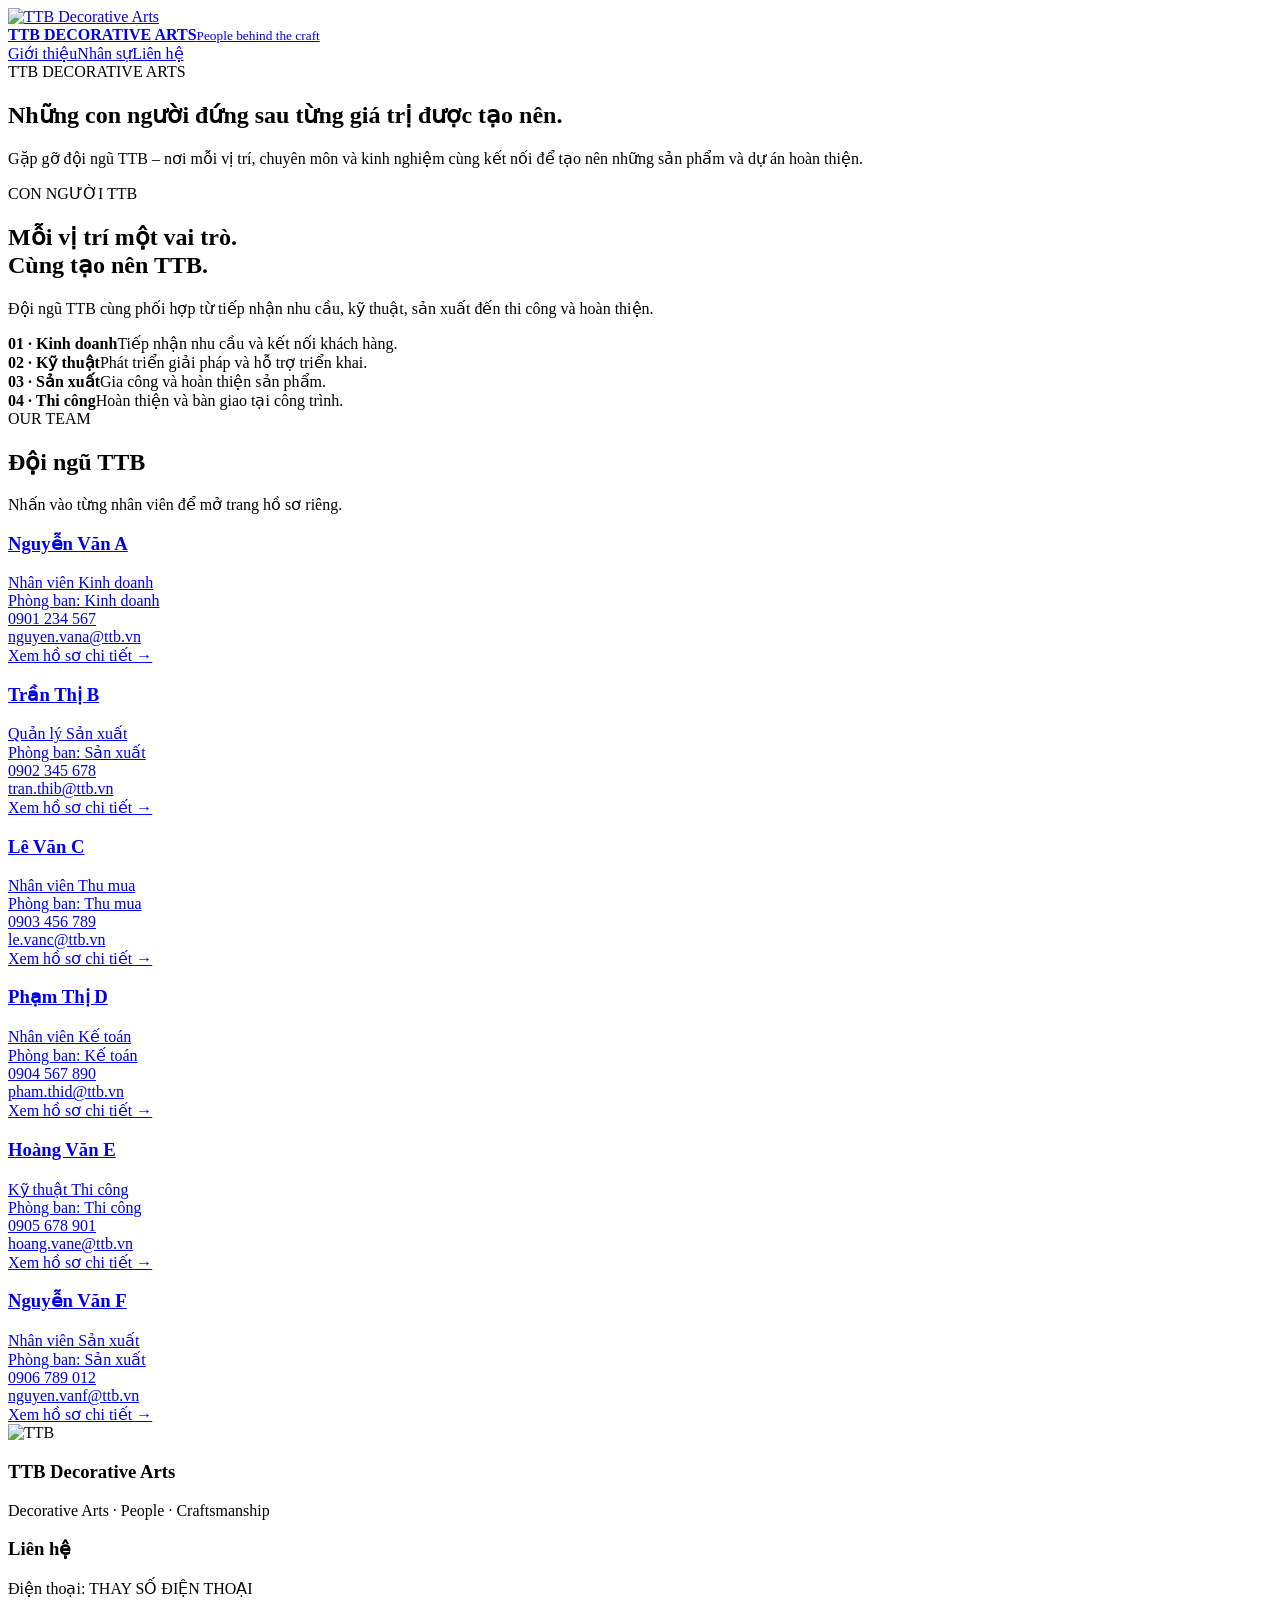
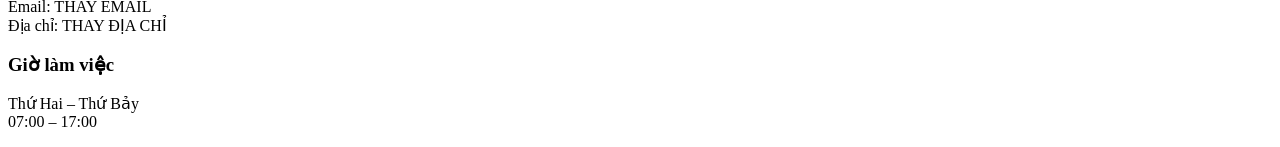
==== index.html @ 5fcec803 "Add index.html" ====
<!doctype html><html lang="vi"><head><meta charset="utf-8"><meta name="viewport" content="width=device-width,initial-scale=1"><title>Đội ngũ nhân sự | TTB Decorative Arts</title><link rel="stylesheet" href="css/style.css"></head><body>
<header><div class="wrap head"><a class="brand" href="index.html"><img src="images/logo-ttb.jpg" alt="TTB Decorative Arts"><div><strong>TTB DECORATIVE ARTS</strong><small>People behind the craft</small></div></a><nav class="nav"><a href="#gioi-thieu">Giới thiệu</a><a href="#nhan-su">Nhân sự</a><a href="#lien-he">Liên hệ</a></nav></div></header>
<section class="hero"><div class="wrap"><div class="eyebrow">TTB DECORATIVE ARTS</div><h1>Những con người đứng sau từng giá trị được tạo nên.</h1><p>Gặp gỡ đội ngũ TTB – nơi mỗi vị trí, chuyên môn và kinh nghiệm cùng kết nối để tạo nên những sản phẩm và dự án hoàn thiện.</p></div></section>
<section class="section" id="gioi-thieu"><div class="wrap intro"><div><div class="eyebrow">CON NGƯỜI TTB</div><h2>Mỗi vị trí một vai trò.<br><span>Cùng tạo nên TTB.</span></h2><p class="muted">Đội ngũ TTB cùng phối hợp từ tiếp nhận nhu cầu, kỹ thuật, sản xuất đến thi công và hoàn thiện.</p></div><div class="values"><div class="value"><b>01 · Kinh doanh</b>Tiếp nhận nhu cầu và kết nối khách hàng.</div><div class="value"><b>02 · Kỹ thuật</b>Phát triển giải pháp và hỗ trợ triển khai.</div><div class="value"><b>03 · Sản xuất</b>Gia công và hoàn thiện sản phẩm.</div><div class="value"><b>04 · Thi công</b>Hoàn thiện và bàn giao tại công trình.</div></div></div></section>
<section class="section team" id="nhan-su"><div class="wrap"><div class="eyebrow">OUR TEAM</div><h2>Đội ngũ TTB</h2><p class="muted">Nhấn vào từng nhân viên để mở trang hồ sơ riêng.</p><div class="cards">
<a class="card" href="nhan-vien/nguyen-van-a.html"><div class="portrait"></div><div class="card-body"><h3>Nguyễn Văn A</h3><div class="role">Nhân viên Kinh doanh</div><div class="meta">Phòng ban: Kinh doanh<br>0901 234 567<br>nguyen.vana@ttb.vn</div><span class="more">Xem hồ sơ chi tiết →</span></div></a>
<a class="card" href="nhan-vien/tran-thi-b.html"><div class="portrait"></div><div class="card-body"><h3>Trần Thị B</h3><div class="role">Quản lý Sản xuất</div><div class="meta">Phòng ban: Sản xuất<br>0902 345 678<br>tran.thib@ttb.vn</div><span class="more">Xem hồ sơ chi tiết →</span></div></a>
<a class="card" href="nhan-vien/le-van-c.html"><div class="portrait"></div><div class="card-body"><h3>Lê Văn C</h3><div class="role">Nhân viên Thu mua</div><div class="meta">Phòng ban: Thu mua<br>0903 456 789<br>le.vanc@ttb.vn</div><span class="more">Xem hồ sơ chi tiết →</span></div></a>
<a class="card" href="nhan-vien/pham-thi-d.html"><div class="portrait"></div><div class="card-body"><h3>Phạm Thị D</h3><div class="role">Nhân viên Kế toán</div><div class="meta">Phòng ban: Kế toán<br>0904 567 890<br>pham.thid@ttb.vn</div><span class="more">Xem hồ sơ chi tiết →</span></div></a>
<a class="card" href="nhan-vien/hoang-van-e.html"><div class="portrait"></div><div class="card-body"><h3>Hoàng Văn E</h3><div class="role">Kỹ thuật Thi công</div><div class="meta">Phòng ban: Thi công<br>0905 678 901<br>hoang.vane@ttb.vn</div><span class="more">Xem hồ sơ chi tiết →</span></div></a>
<a class="card" href="nhan-vien/nguyen-van-f.html"><div class="portrait"></div><div class="card-body"><h3>Nguyễn Văn F</h3><div class="role">Nhân viên Sản xuất</div><div class="meta">Phòng ban: Sản xuất<br>0906 789 012<br>nguyen.vanf@ttb.vn</div><span class="more">Xem hồ sơ chi tiết →</span></div></a>
</div></div></section>
<footer id="lien-he"><div class="wrap foot"><div><img src="images/logo-ttb.jpg" alt="TTB"><h3>TTB Decorative Arts</h3><p>Decorative Arts · People · Craftsmanship</p></div><div><h3>Liên hệ</h3><p>Điện thoại: THAY SỐ ĐIỆN THOẠI<br>Email: THAY EMAIL<br>Địa chỉ: THAY ĐỊA CHỈ</p></div><div><h3>Giờ làm việc</h3><p>Thứ Hai – Thứ Bảy<br>07:00 – 17:00</p></div></div></footer></body></html>
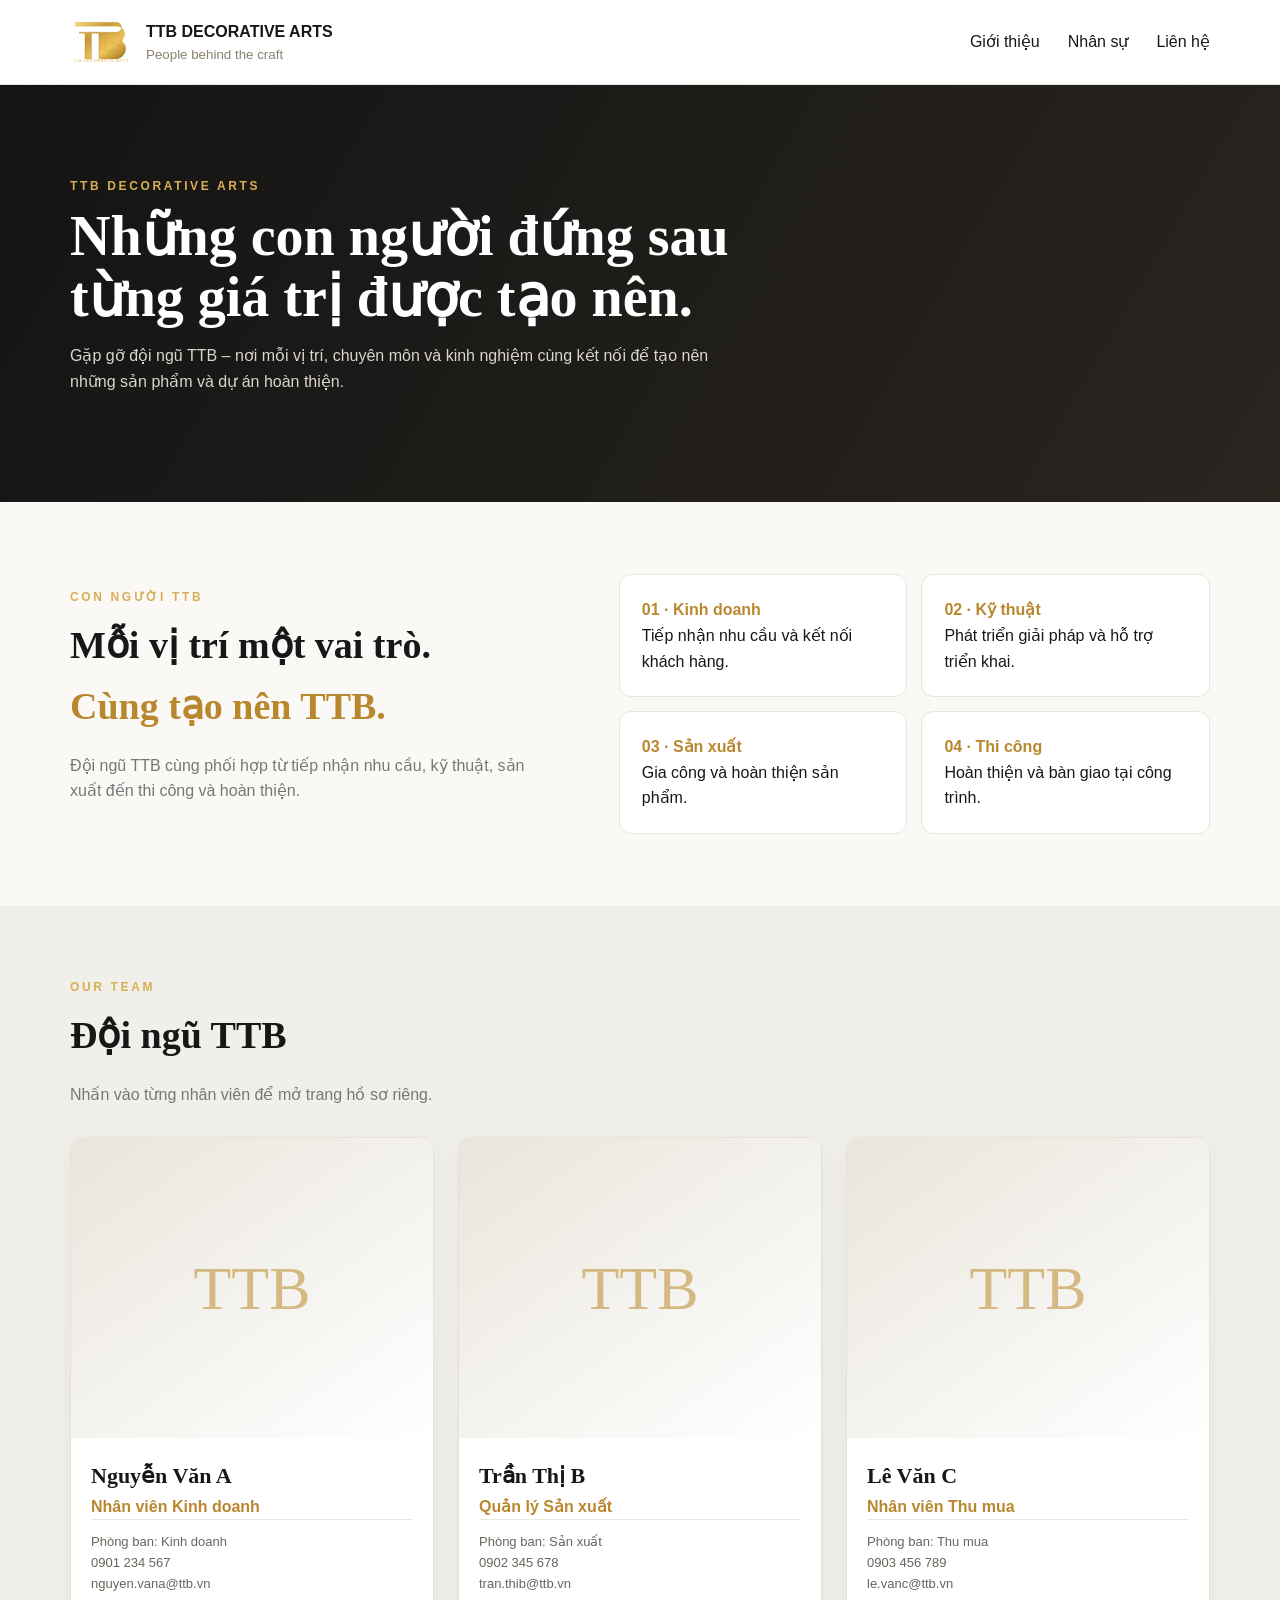
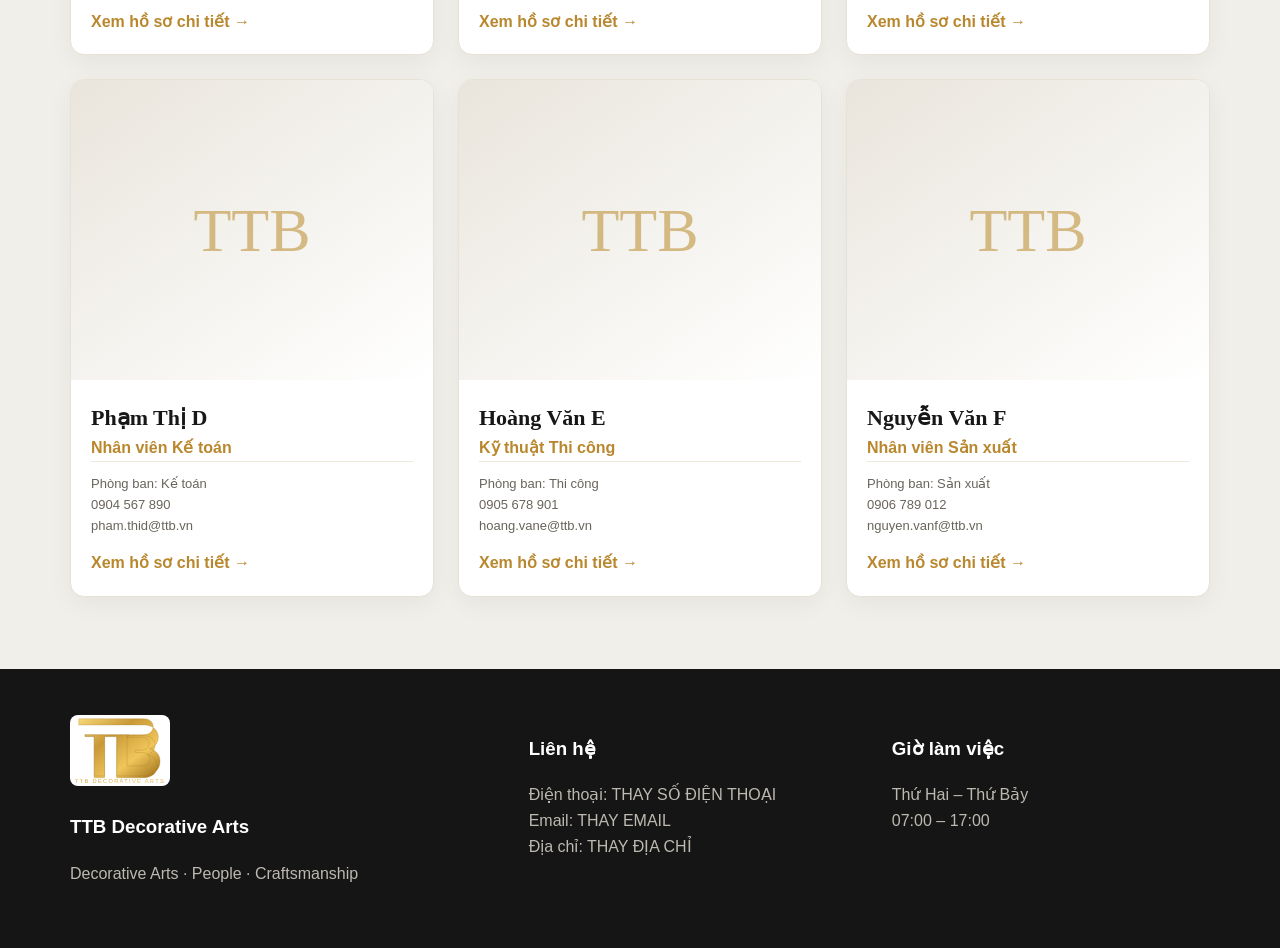
==== commit 7686089b: "Use transparent TTB logo" ====
--- a/index.html
+++ b/index.html
@@ -1,5 +1,5 @@
 <!doctype html><html lang="vi"><head><meta charset="utf-8"><meta name="viewport" content="width=device-width,initial-scale=1"><title>Đội ngũ nhân sự | TTB Decorative Arts</title><link rel="stylesheet" href="css/style.css"></head><body>
-<header><div class="wrap head"><a class="brand" href="index.html"><img src="images/logo-ttb.jpg" alt="TTB Decorative Arts"><div><strong>TTB DECORATIVE ARTS</strong><small>People behind the craft</small></div></a><nav class="nav"><a href="#gioi-thieu">Giới thiệu</a><a href="#nhan-su">Nhân sự</a><a href="#lien-he">Liên hệ</a></nav></div></header>
+<header><div class="wrap head"><a class="brand" href="index.html"><img src="images/logo-ttb.svg" alt="TTB Decorative Arts"><div><strong>TTB DECORATIVE ARTS</strong><small>People behind the craft</small></div></a><nav class="nav"><a href="#gioi-thieu">Giới thiệu</a><a href="#nhan-su">Nhân sự</a><a href="#lien-he">Liên hệ</a></nav></div></header>
 <section class="hero"><div class="wrap"><div class="eyebrow">TTB DECORATIVE ARTS</div><h1>Những con người đứng sau từng giá trị được tạo nên.</h1><p>Gặp gỡ đội ngũ TTB – nơi mỗi vị trí, chuyên môn và kinh nghiệm cùng kết nối để tạo nên những sản phẩm và dự án hoàn thiện.</p></div></section>
 <section class="section" id="gioi-thieu"><div class="wrap intro"><div><div class="eyebrow">CON NGƯỜI TTB</div><h2>Mỗi vị trí một vai trò.<br><span>Cùng tạo nên TTB.</span></h2><p class="muted">Đội ngũ TTB cùng phối hợp từ tiếp nhận nhu cầu, kỹ thuật, sản xuất đến thi công và hoàn thiện.</p></div><div class="values"><div class="value"><b>01 · Kinh doanh</b>Tiếp nhận nhu cầu và kết nối khách hàng.</div><div class="value"><b>02 · Kỹ thuật</b>Phát triển giải pháp và hỗ trợ triển khai.</div><div class="value"><b>03 · Sản xuất</b>Gia công và hoàn thiện sản phẩm.</div><div class="value"><b>04 · Thi công</b>Hoàn thiện và bàn giao tại công trình.</div></div></div></section>
 <section class="section team" id="nhan-su"><div class="wrap"><div class="eyebrow">OUR TEAM</div><h2>Đội ngũ TTB</h2><p class="muted">Nhấn vào từng nhân viên để mở trang hồ sơ riêng.</p><div class="cards">
@@ -10,4 +10,4 @@
 <a class="card" href="nhan-vien/hoang-van-e.html"><div class="portrait"></div><div class="card-body"><h3>Hoàng Văn E</h3><div class="role">Kỹ thuật Thi công</div><div class="meta">Phòng ban: Thi công<br>0905 678 901<br>hoang.vane@ttb.vn</div><span class="more">Xem hồ sơ chi tiết →</span></div></a>
 <a class="card" href="nhan-vien/nguyen-van-f.html"><div class="portrait"></div><div class="card-body"><h3>Nguyễn Văn F</h3><div class="role">Nhân viên Sản xuất</div><div class="meta">Phòng ban: Sản xuất<br>0906 789 012<br>nguyen.vanf@ttb.vn</div><span class="more">Xem hồ sơ chi tiết →</span></div></a>
 </div></div></section>
-<footer id="lien-he"><div class="wrap foot"><div><img src="images/logo-ttb.jpg" alt="TTB"><h3>TTB Decorative Arts</h3><p>Decorative Arts · People · Craftsmanship</p></div><div><h3>Liên hệ</h3><p>Điện thoại: THAY SỐ ĐIỆN THOẠI<br>Email: THAY EMAIL<br>Địa chỉ: THAY ĐỊA CHỈ</p></div><div><h3>Giờ làm việc</h3><p>Thứ Hai – Thứ Bảy<br>07:00 – 17:00</p></div></div></footer></body></html>+<footer id="lien-he"><div class="wrap foot"><div><img src="images/logo-ttb.svg" alt="TTB"><h3>TTB Decorative Arts</h3><p>Decorative Arts · People · Craftsmanship</p></div><div><h3>Liên hệ</h3><p>Điện thoại: THAY SỐ ĐIỆN THOẠI<br>Email: THAY EMAIL<br>Địa chỉ: THAY ĐỊA CHỈ</p></div><div><h3>Giờ làm việc</h3><p>Thứ Hai – Thứ Bảy<br>07:00 – 17:00</p></div></div></footer></body></html>
--- a/css/style.css
+++ b/css/style.css
@@ -0,0 +1 @@
+:root{--gold:#b9872d;--gold2:#d8ae55;--ink:#171717;--muted:#777;--line:#e9e5dc;--paper:#faf9f6}*{box-sizing:border-box}html{scroll-behavior:smooth}body{margin:0;font-family:Arial,sans-serif;color:var(--ink);background:var(--paper);line-height:1.6}a{text-decoration:none;color:inherit}.wrap{width:min(1140px,92%);margin:auto}header{background:#fff;border-bottom:1px solid var(--line);position:sticky;top:0;z-index:20}.head{height:84px;display:flex;align-items:center;justify-content:space-between}.brand{display:flex;align-items:center;gap:14px}.brand img{width:62px;height:62px;object-fit:contain}.brand strong,.brand small{display:block}.brand small{color:#8b8170}.nav{display:flex;gap:28px}.nav a:hover{color:var(--gold)}.hero{background:linear-gradient(120deg,#141414,#29251f);color:#fff;padding:92px 0}.eyebrow{color:var(--gold2);font-size:12px;letter-spacing:.22em;font-weight:800}.hero h1,.section h2,.panel h1{font-family:Georgia,serif}.hero h1{font-size:56px;line-height:1.08;max-width:760px;margin:10px 0 16px}.hero p{max-width:680px;color:#d9d6d0}.section{padding:72px 0}.intro{display:grid;grid-template-columns:.9fr 1.1fr;gap:65px;align-items:center}.section h2{font-size:38px;margin:8px 0}.intro h2 span,.role,.more,.back{color:var(--gold)}.muted{color:var(--muted)}.values{display:grid;grid-template-columns:1fr 1fr;gap:14px}.value{background:#fff;border:1px solid var(--line);padding:22px;border-radius:12px}.value b{color:var(--gold);display:block}.team{background:#f1efe9}.cards{display:grid;grid-template-columns:repeat(3,1fr);gap:24px;margin-top:30px}.card{background:#fff;border:1px solid #e7e1d6;border-radius:14px;overflow:hidden;box-shadow:0 7px 24px #0000000d;transition:.25s}.card:hover{transform:translateY(-6px)}.portrait,.profile-photo{background:linear-gradient(145deg,#e9e5dc,#fff);display:grid;place-items:center}.portrait{height:300px}.portrait:before,.profile-photo:before{content:'TTB';font-family:Georgia,serif;color:#c49b4a;opacity:.65}.portrait:before{font-size:62px}.card-body{padding:20px}.card h3{font-family:Georgia,serif;font-size:22px;margin:0}.role{font-weight:700}.meta{border-top:1px solid #eee8dc;padding-top:12px;color:#69645c;font-size:13px}.more{display:inline-block;margin-top:14px;font-weight:800}.profile{padding:58px 0 80px}.back{display:inline-block;font-weight:800;margin-bottom:24px}.profile-grid{display:grid;grid-template-columns:410px 1fr;gap:55px}.profile-photo{height:510px;border:1px solid var(--line);border-radius:16px}.profile-photo:before{font-size:100px}.panel{background:#fff;border:1px solid var(--line);border-radius:16px;padding:36px}.panel h1{font-size:42px;margin:6px 0}.info-row{display:grid;grid-template-columns:145px 1fr;padding:13px 0;border-bottom:1px solid #eee9df}.bio{margin-top:28px;color:#68635c}footer{background:#151515;color:#bdb9b1;padding:46px 0}.foot{display:grid;grid-template-columns:1.3fr 1fr 1fr;gap:45px}.foot img{width:100px;background:#fff;border-radius:8px}.foot h3{color:#fff}@media(max-width:800px){.nav{display:none}.hero h1{font-size:40px}.intro,.profile-grid,.foot{grid-template-columns:1fr}.cards{grid-template-columns:1fr 1fr}}@media(max-width:540px){.cards,.values{grid-template-columns:1fr}}
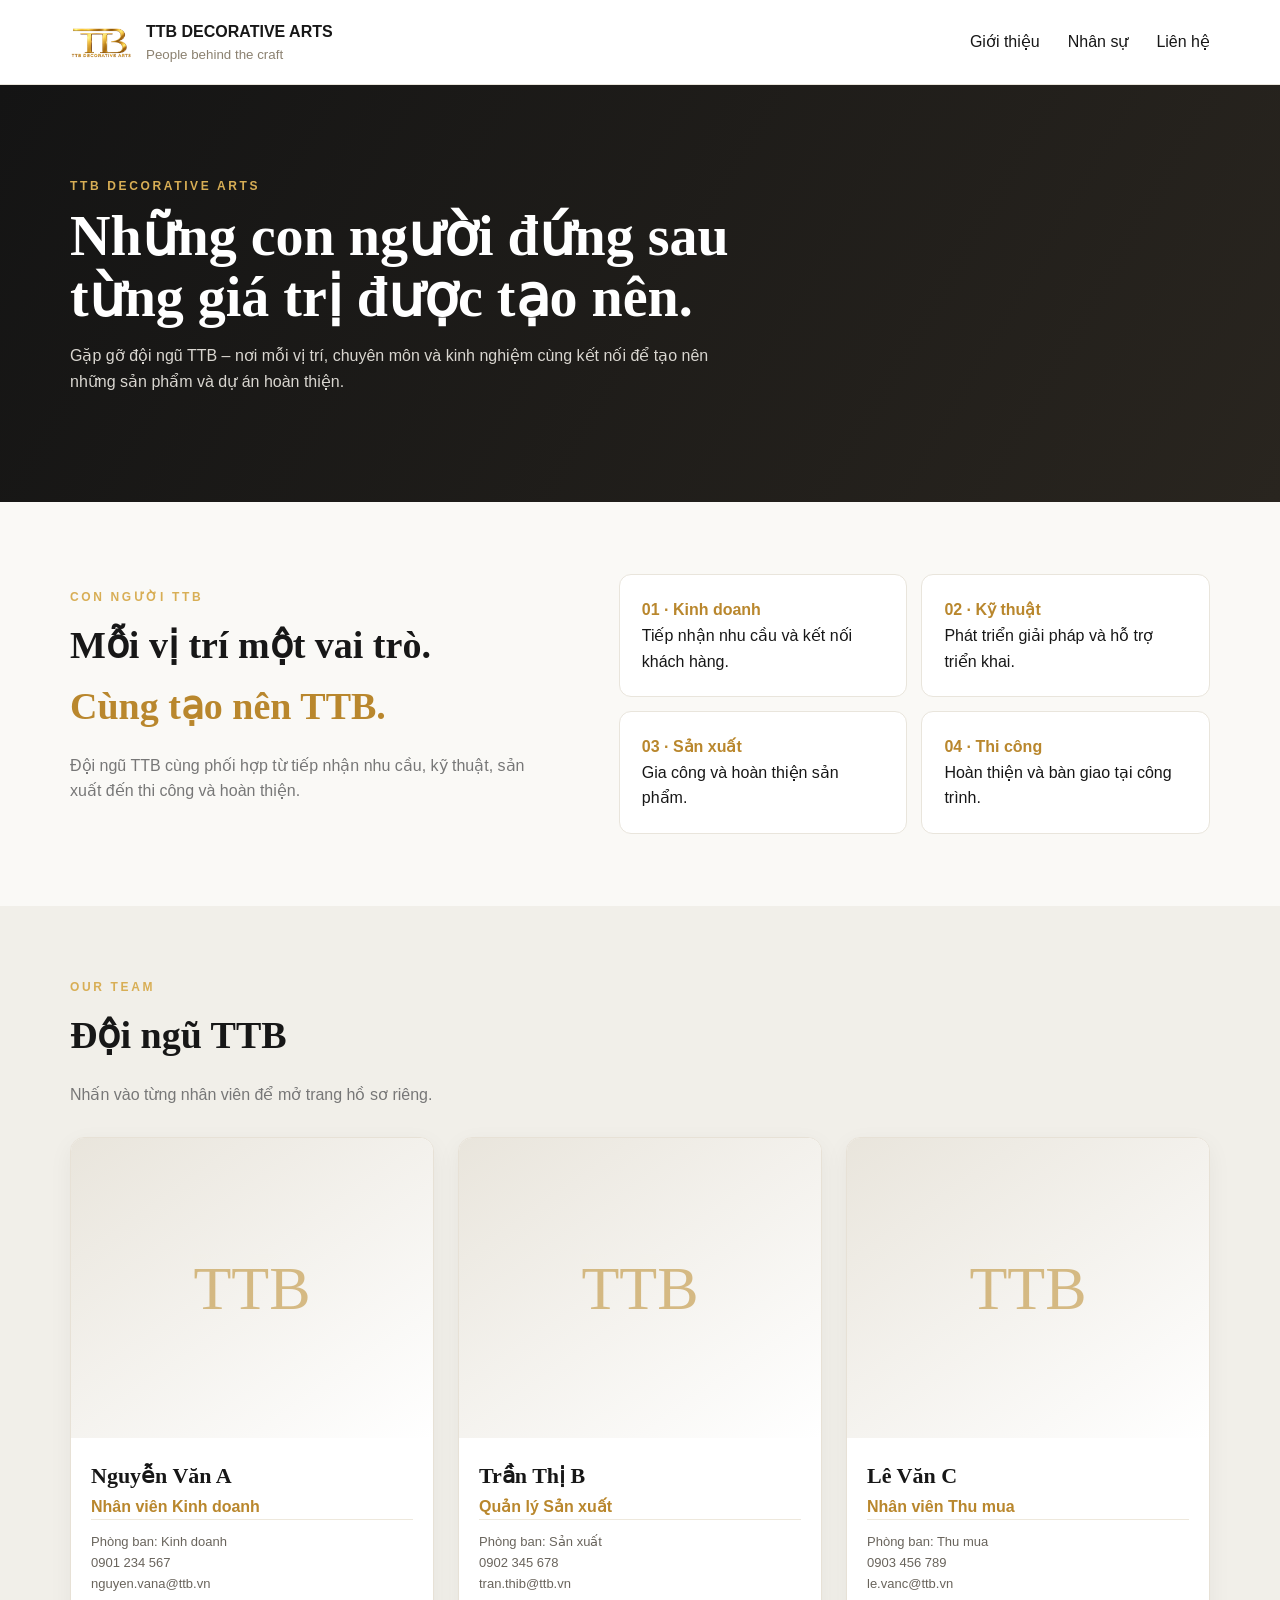
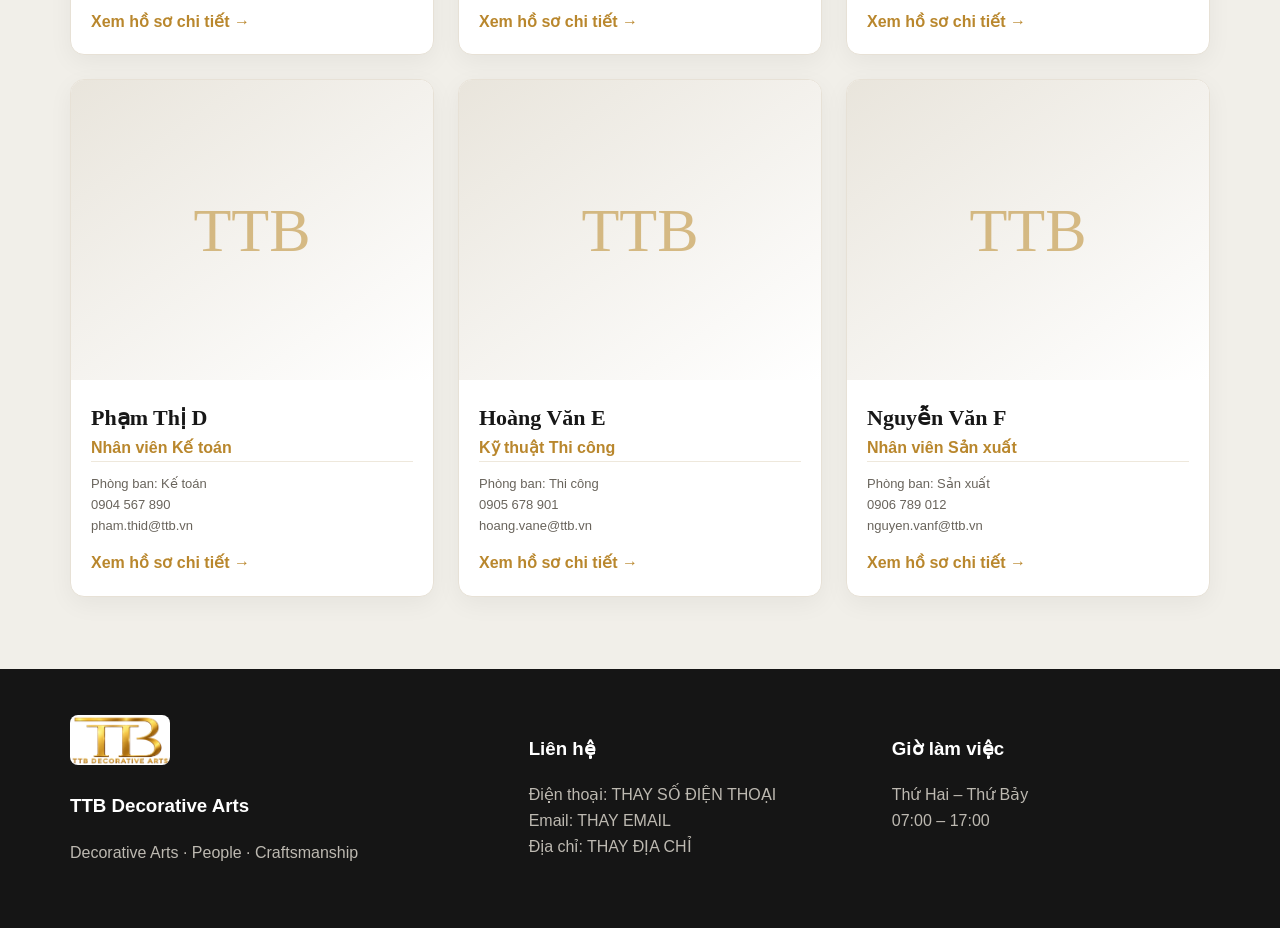
==== commit e1c591c9: "Use original transparent TTB logo" ====
--- a/index.html
+++ b/index.html
@@ -1,5 +1,5 @@
 <!doctype html><html lang="vi"><head><meta charset="utf-8"><meta name="viewport" content="width=device-width,initial-scale=1"><title>Đội ngũ nhân sự | TTB Decorative Arts</title><link rel="stylesheet" href="css/style.css"></head><body>
-<header><div class="wrap head"><a class="brand" href="index.html"><img src="images/logo-ttb.svg" alt="TTB Decorative Arts"><div><strong>TTB DECORATIVE ARTS</strong><small>People behind the craft</small></div></a><nav class="nav"><a href="#gioi-thieu">Giới thiệu</a><a href="#nhan-su">Nhân sự</a><a href="#lien-he">Liên hệ</a></nav></div></header>
+<header><div class="wrap head"><a class="brand" href="index.html"><img src="images/logo-ttb.png" alt="TTB Decorative Arts"><div><strong>TTB DECORATIVE ARTS</strong><small>People behind the craft</small></div></a><nav class="nav"><a href="#gioi-thieu">Giới thiệu</a><a href="#nhan-su">Nhân sự</a><a href="#lien-he">Liên hệ</a></nav></div></header>
 <section class="hero"><div class="wrap"><div class="eyebrow">TTB DECORATIVE ARTS</div><h1>Những con người đứng sau từng giá trị được tạo nên.</h1><p>Gặp gỡ đội ngũ TTB – nơi mỗi vị trí, chuyên môn và kinh nghiệm cùng kết nối để tạo nên những sản phẩm và dự án hoàn thiện.</p></div></section>
 <section class="section" id="gioi-thieu"><div class="wrap intro"><div><div class="eyebrow">CON NGƯỜI TTB</div><h2>Mỗi vị trí một vai trò.<br><span>Cùng tạo nên TTB.</span></h2><p class="muted">Đội ngũ TTB cùng phối hợp từ tiếp nhận nhu cầu, kỹ thuật, sản xuất đến thi công và hoàn thiện.</p></div><div class="values"><div class="value"><b>01 · Kinh doanh</b>Tiếp nhận nhu cầu và kết nối khách hàng.</div><div class="value"><b>02 · Kỹ thuật</b>Phát triển giải pháp và hỗ trợ triển khai.</div><div class="value"><b>03 · Sản xuất</b>Gia công và hoàn thiện sản phẩm.</div><div class="value"><b>04 · Thi công</b>Hoàn thiện và bàn giao tại công trình.</div></div></div></section>
 <section class="section team" id="nhan-su"><div class="wrap"><div class="eyebrow">OUR TEAM</div><h2>Đội ngũ TTB</h2><p class="muted">Nhấn vào từng nhân viên để mở trang hồ sơ riêng.</p><div class="cards">
@@ -10,4 +10,4 @@
 <a class="card" href="nhan-vien/hoang-van-e.html"><div class="portrait"></div><div class="card-body"><h3>Hoàng Văn E</h3><div class="role">Kỹ thuật Thi công</div><div class="meta">Phòng ban: Thi công<br>0905 678 901<br>hoang.vane@ttb.vn</div><span class="more">Xem hồ sơ chi tiết →</span></div></a>
 <a class="card" href="nhan-vien/nguyen-van-f.html"><div class="portrait"></div><div class="card-body"><h3>Nguyễn Văn F</h3><div class="role">Nhân viên Sản xuất</div><div class="meta">Phòng ban: Sản xuất<br>0906 789 012<br>nguyen.vanf@ttb.vn</div><span class="more">Xem hồ sơ chi tiết →</span></div></a>
 </div></div></section>
-<footer id="lien-he"><div class="wrap foot"><div><img src="images/logo-ttb.svg" alt="TTB"><h3>TTB Decorative Arts</h3><p>Decorative Arts · People · Craftsmanship</p></div><div><h3>Liên hệ</h3><p>Điện thoại: THAY SỐ ĐIỆN THOẠI<br>Email: THAY EMAIL<br>Địa chỉ: THAY ĐỊA CHỈ</p></div><div><h3>Giờ làm việc</h3><p>Thứ Hai – Thứ Bảy<br>07:00 – 17:00</p></div></div></footer></body></html>+<footer id="lien-he"><div class="wrap foot"><div><img src="images/logo-ttb.png" alt="TTB"><h3>TTB Decorative Arts</h3><p>Decorative Arts · People · Craftsmanship</p></div><div><h3>Liên hệ</h3><p>Điện thoại: THAY SỐ ĐIỆN THOẠI<br>Email: THAY EMAIL<br>Địa chỉ: THAY ĐỊA CHỈ</p></div><div><h3>Giờ làm việc</h3><p>Thứ Hai – Thứ Bảy<br>07:00 – 17:00</p></div></div></footer></body></html>
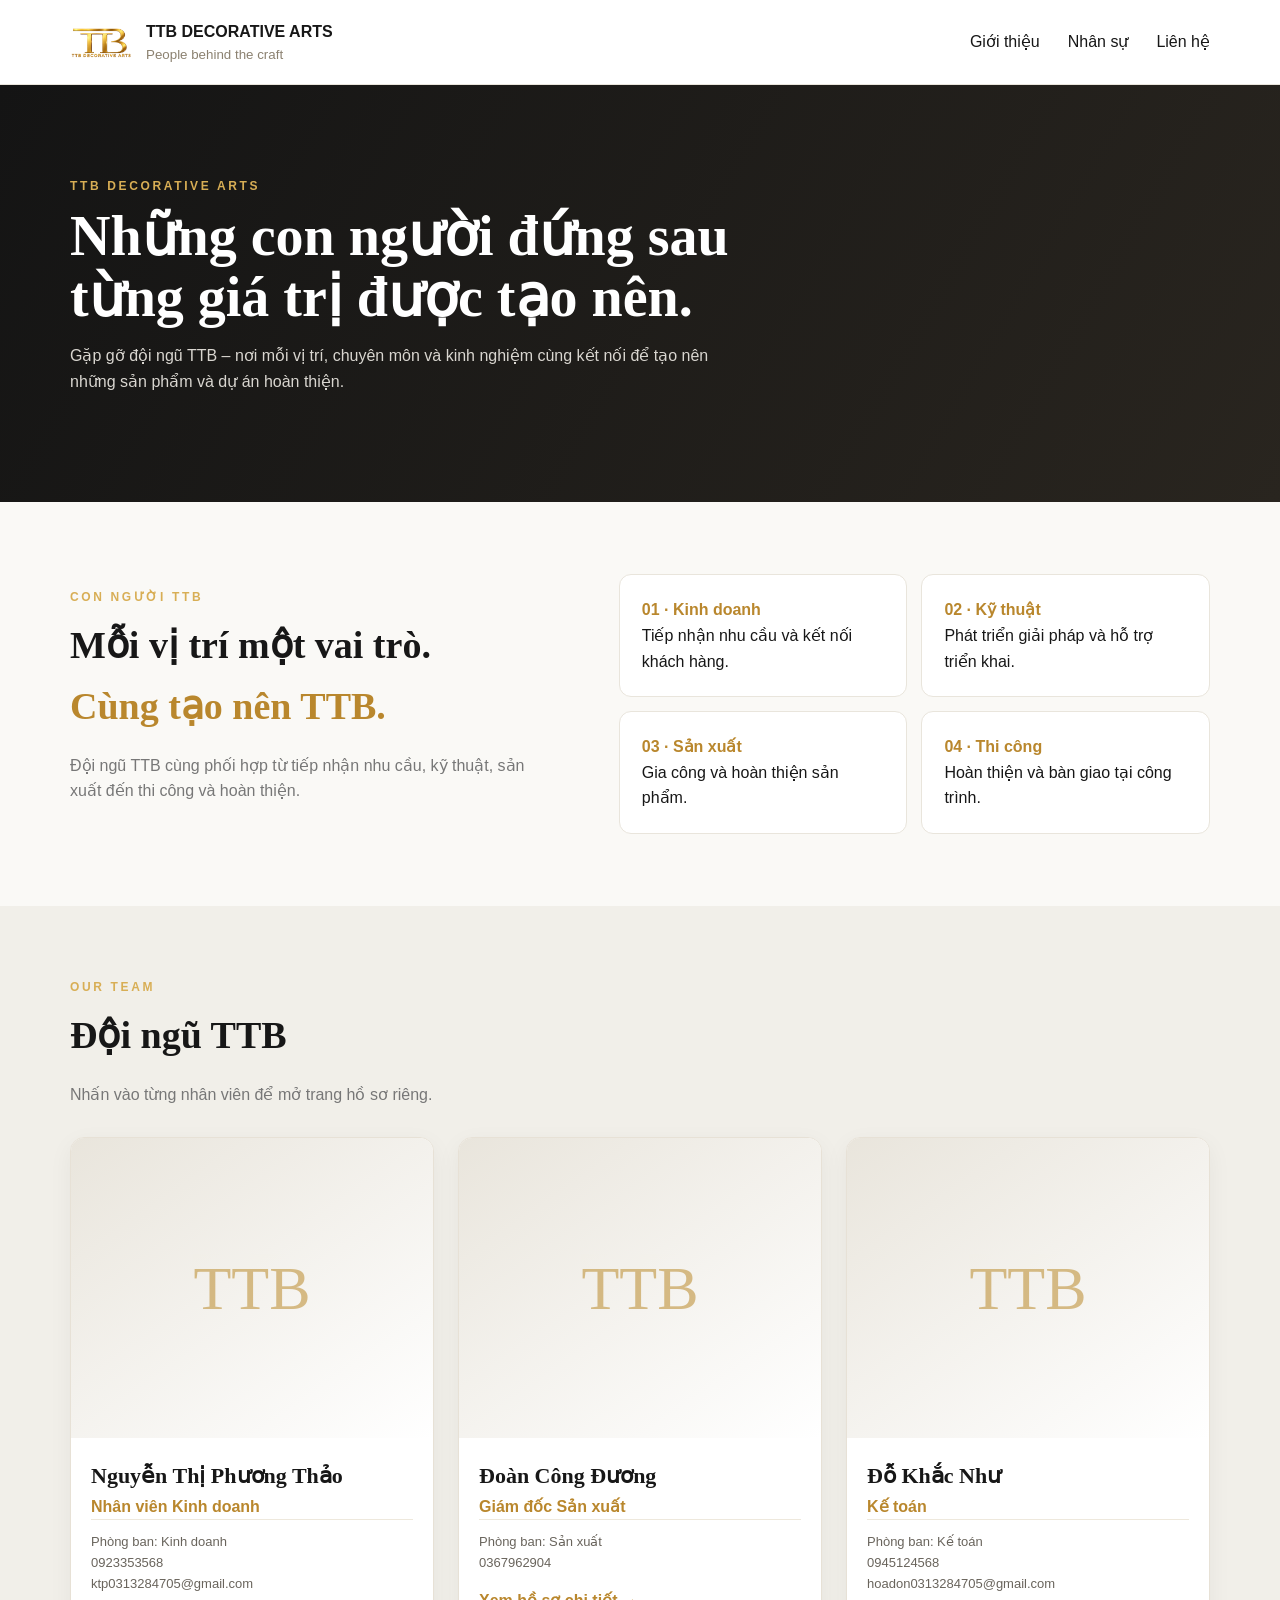
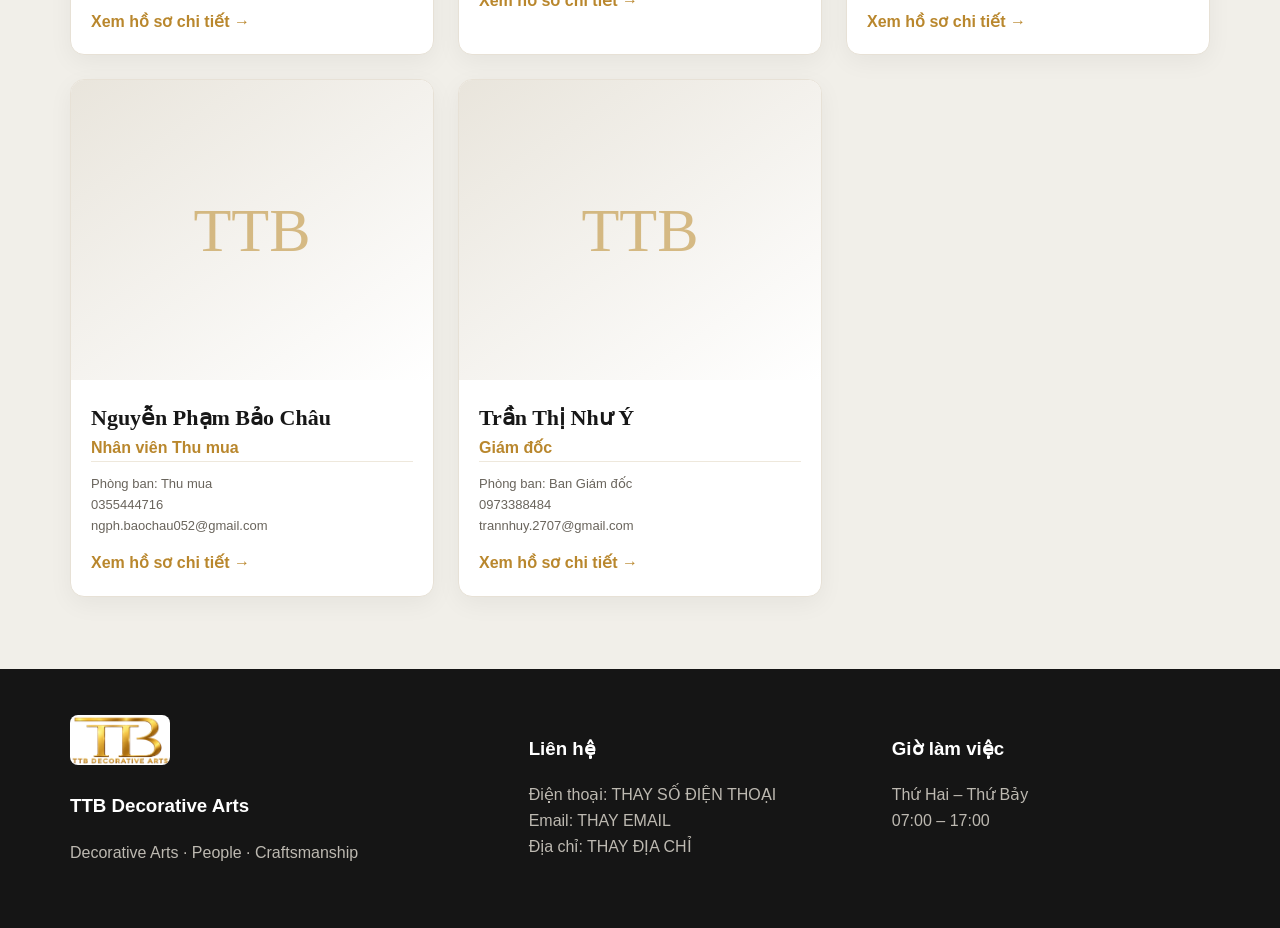
==== commit 1f06dd22: "Update TTB staff directory" ====
--- a/index.html
+++ b/index.html
@@ -3,11 +3,10 @@
 <section class="hero"><div class="wrap"><div class="eyebrow">TTB DECORATIVE ARTS</div><h1>Những con người đứng sau từng giá trị được tạo nên.</h1><p>Gặp gỡ đội ngũ TTB – nơi mỗi vị trí, chuyên môn và kinh nghiệm cùng kết nối để tạo nên những sản phẩm và dự án hoàn thiện.</p></div></section>
 <section class="section" id="gioi-thieu"><div class="wrap intro"><div><div class="eyebrow">CON NGƯỜI TTB</div><h2>Mỗi vị trí một vai trò.<br><span>Cùng tạo nên TTB.</span></h2><p class="muted">Đội ngũ TTB cùng phối hợp từ tiếp nhận nhu cầu, kỹ thuật, sản xuất đến thi công và hoàn thiện.</p></div><div class="values"><div class="value"><b>01 · Kinh doanh</b>Tiếp nhận nhu cầu và kết nối khách hàng.</div><div class="value"><b>02 · Kỹ thuật</b>Phát triển giải pháp và hỗ trợ triển khai.</div><div class="value"><b>03 · Sản xuất</b>Gia công và hoàn thiện sản phẩm.</div><div class="value"><b>04 · Thi công</b>Hoàn thiện và bàn giao tại công trình.</div></div></div></section>
 <section class="section team" id="nhan-su"><div class="wrap"><div class="eyebrow">OUR TEAM</div><h2>Đội ngũ TTB</h2><p class="muted">Nhấn vào từng nhân viên để mở trang hồ sơ riêng.</p><div class="cards">
-<a class="card" href="nhan-vien/nguyen-van-a.html"><div class="portrait"></div><div class="card-body"><h3>Nguyễn Văn A</h3><div class="role">Nhân viên Kinh doanh</div><div class="meta">Phòng ban: Kinh doanh<br>0901 234 567<br>nguyen.vana@ttb.vn</div><span class="more">Xem hồ sơ chi tiết →</span></div></a>
-<a class="card" href="nhan-vien/tran-thi-b.html"><div class="portrait"></div><div class="card-body"><h3>Trần Thị B</h3><div class="role">Quản lý Sản xuất</div><div class="meta">Phòng ban: Sản xuất<br>0902 345 678<br>tran.thib@ttb.vn</div><span class="more">Xem hồ sơ chi tiết →</span></div></a>
-<a class="card" href="nhan-vien/le-van-c.html"><div class="portrait"></div><div class="card-body"><h3>Lê Văn C</h3><div class="role">Nhân viên Thu mua</div><div class="meta">Phòng ban: Thu mua<br>0903 456 789<br>le.vanc@ttb.vn</div><span class="more">Xem hồ sơ chi tiết →</span></div></a>
-<a class="card" href="nhan-vien/pham-thi-d.html"><div class="portrait"></div><div class="card-body"><h3>Phạm Thị D</h3><div class="role">Nhân viên Kế toán</div><div class="meta">Phòng ban: Kế toán<br>0904 567 890<br>pham.thid@ttb.vn</div><span class="more">Xem hồ sơ chi tiết →</span></div></a>
-<a class="card" href="nhan-vien/hoang-van-e.html"><div class="portrait"></div><div class="card-body"><h3>Hoàng Văn E</h3><div class="role">Kỹ thuật Thi công</div><div class="meta">Phòng ban: Thi công<br>0905 678 901<br>hoang.vane@ttb.vn</div><span class="more">Xem hồ sơ chi tiết →</span></div></a>
-<a class="card" href="nhan-vien/nguyen-van-f.html"><div class="portrait"></div><div class="card-body"><h3>Nguyễn Văn F</h3><div class="role">Nhân viên Sản xuất</div><div class="meta">Phòng ban: Sản xuất<br>0906 789 012<br>nguyen.vanf@ttb.vn</div><span class="more">Xem hồ sơ chi tiết →</span></div></a>
+<a class="card" href="nhan-vien/nguyen-thi-phuong-thao.html"><div class="portrait"></div><div class="card-body"><h3>Nguyễn Thị Phương Thảo</h3><div class="role">Nhân viên Kinh doanh</div><div class="meta">Phòng ban: Kinh doanh<br>0923353568<br>ktp0313284705@gmail.com</div><span class="more">Xem hồ sơ chi tiết →</span></div></a>
+<a class="card" href="nhan-vien/doan-cong-duong.html"><div class="portrait"></div><div class="card-body"><h3>Đoàn Công Đương</h3><div class="role">Giám đốc Sản xuất</div><div class="meta">Phòng ban: Sản xuất<br>0367962904</div><span class="more">Xem hồ sơ chi tiết →</span></div></a>
+<a class="card" href="nhan-vien/do-khac-nhu.html"><div class="portrait"></div><div class="card-body"><h3>Đỗ Khắc Như</h3><div class="role">Kế toán</div><div class="meta">Phòng ban: Kế toán<br>0945124568<br>hoadon0313284705@gmail.com</div><span class="more">Xem hồ sơ chi tiết →</span></div></a>
+<a class="card" href="nhan-vien/nguyen-pham-bao-chau.html"><div class="portrait"></div><div class="card-body"><h3>Nguyễn Phạm Bảo Châu</h3><div class="role">Nhân viên Thu mua</div><div class="meta">Phòng ban: Thu mua<br>0355444716<br>ngph.baochau052@gmail.com</div><span class="more">Xem hồ sơ chi tiết →</span></div></a>
+<a class="card" href="nhan-vien/tran-thi-nhu-y.html"><div class="portrait"></div><div class="card-body"><h3>Trần Thị Như Ý</h3><div class="role">Giám đốc</div><div class="meta">Phòng ban: Ban Giám đốc<br>0973388484<br>trannhuy.2707@gmail.com</div><span class="more">Xem hồ sơ chi tiết →</span></div></a>
 </div></div></section>
 <footer id="lien-he"><div class="wrap foot"><div><img src="images/logo-ttb.png" alt="TTB"><h3>TTB Decorative Arts</h3><p>Decorative Arts · People · Craftsmanship</p></div><div><h3>Liên hệ</h3><p>Điện thoại: THAY SỐ ĐIỆN THOẠI<br>Email: THAY EMAIL<br>Địa chỉ: THAY ĐỊA CHỈ</p></div><div><h3>Giờ làm việc</h3><p>Thứ Hai – Thứ Bảy<br>07:00 – 17:00</p></div></div></footer></body></html>
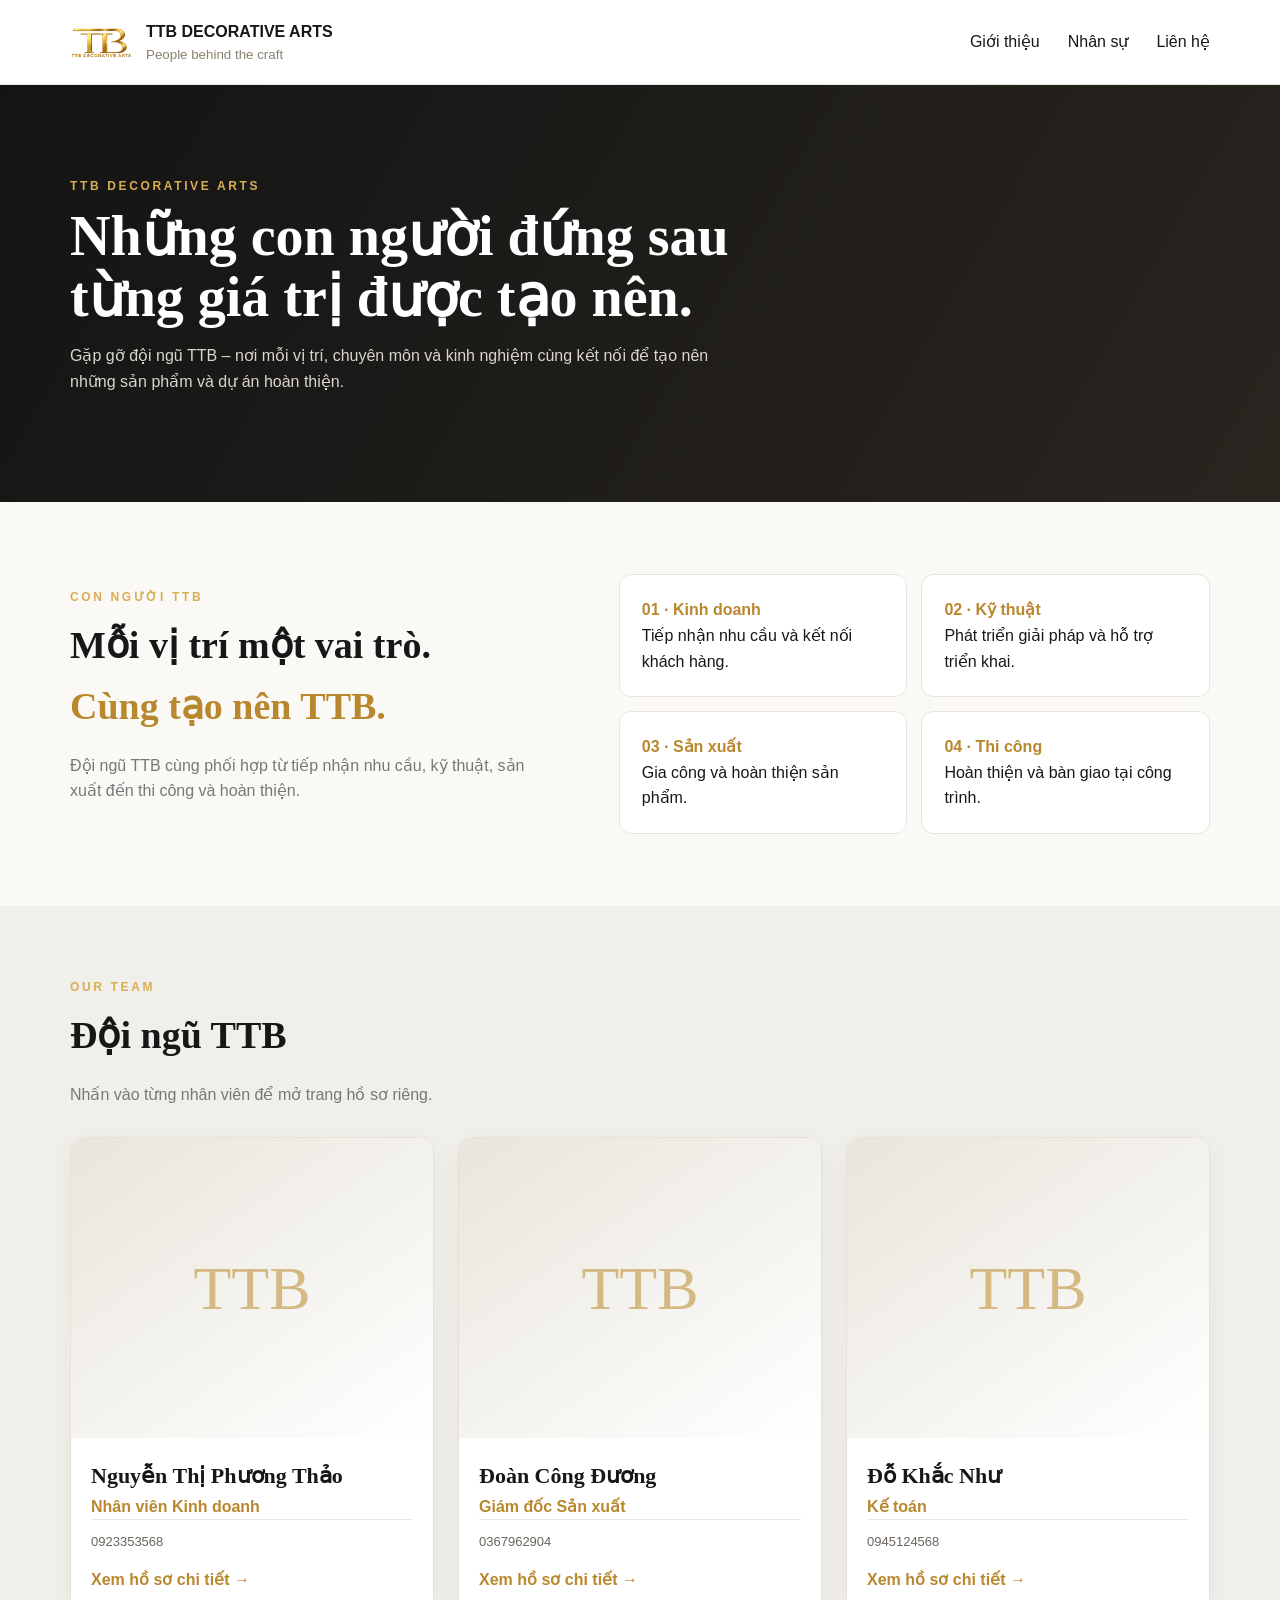
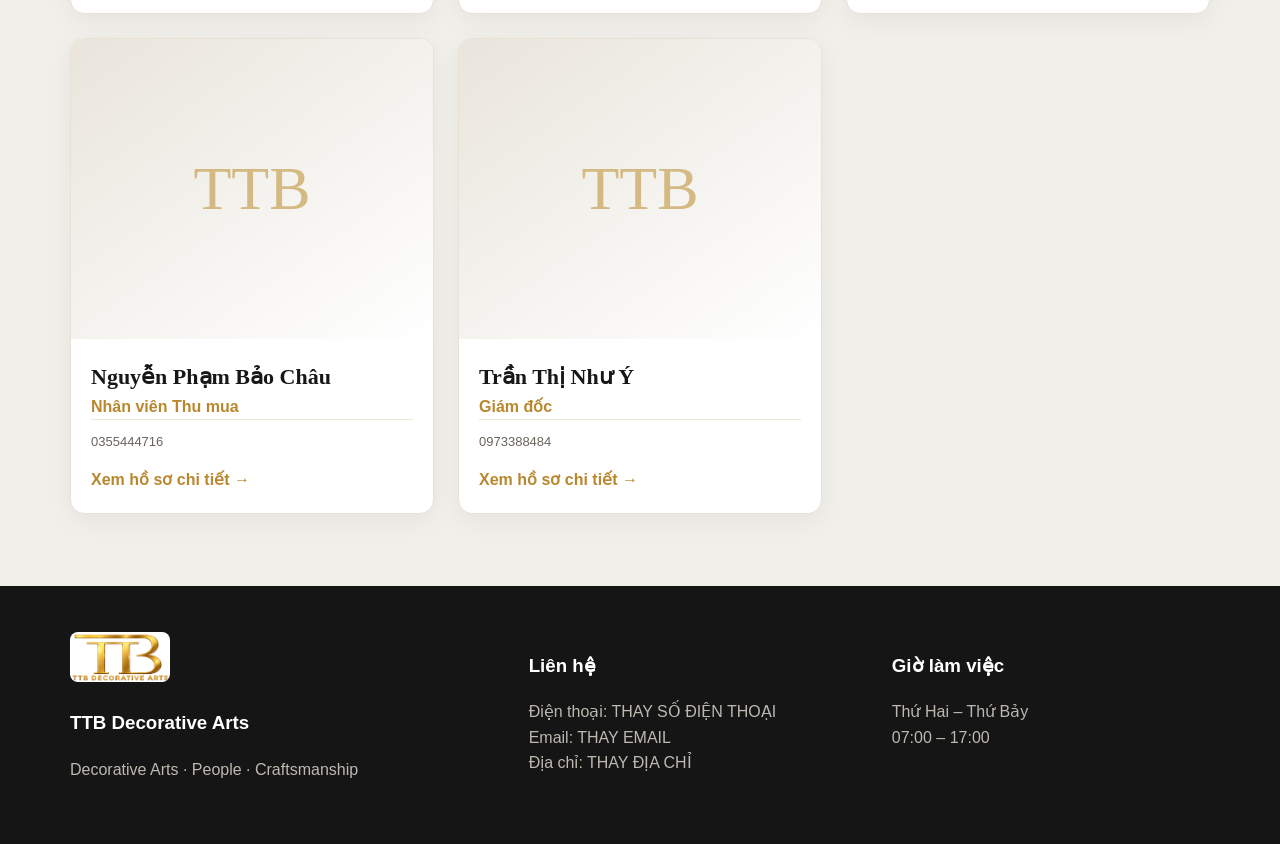
==== commit 1257d1a6: "Simplify staff cards on homepage" ====
--- a/index.html
+++ b/index.html
@@ -3,10 +3,10 @@
 <section class="hero"><div class="wrap"><div class="eyebrow">TTB DECORATIVE ARTS</div><h1>Những con người đứng sau từng giá trị được tạo nên.</h1><p>Gặp gỡ đội ngũ TTB – nơi mỗi vị trí, chuyên môn và kinh nghiệm cùng kết nối để tạo nên những sản phẩm và dự án hoàn thiện.</p></div></section>
 <section class="section" id="gioi-thieu"><div class="wrap intro"><div><div class="eyebrow">CON NGƯỜI TTB</div><h2>Mỗi vị trí một vai trò.<br><span>Cùng tạo nên TTB.</span></h2><p class="muted">Đội ngũ TTB cùng phối hợp từ tiếp nhận nhu cầu, kỹ thuật, sản xuất đến thi công và hoàn thiện.</p></div><div class="values"><div class="value"><b>01 · Kinh doanh</b>Tiếp nhận nhu cầu và kết nối khách hàng.</div><div class="value"><b>02 · Kỹ thuật</b>Phát triển giải pháp và hỗ trợ triển khai.</div><div class="value"><b>03 · Sản xuất</b>Gia công và hoàn thiện sản phẩm.</div><div class="value"><b>04 · Thi công</b>Hoàn thiện và bàn giao tại công trình.</div></div></div></section>
 <section class="section team" id="nhan-su"><div class="wrap"><div class="eyebrow">OUR TEAM</div><h2>Đội ngũ TTB</h2><p class="muted">Nhấn vào từng nhân viên để mở trang hồ sơ riêng.</p><div class="cards">
-<a class="card" href="nhan-vien/nguyen-thi-phuong-thao.html"><div class="portrait"></div><div class="card-body"><h3>Nguyễn Thị Phương Thảo</h3><div class="role">Nhân viên Kinh doanh</div><div class="meta">Phòng ban: Kinh doanh<br>0923353568<br>ktp0313284705@gmail.com</div><span class="more">Xem hồ sơ chi tiết →</span></div></a>
-<a class="card" href="nhan-vien/doan-cong-duong.html"><div class="portrait"></div><div class="card-body"><h3>Đoàn Công Đương</h3><div class="role">Giám đốc Sản xuất</div><div class="meta">Phòng ban: Sản xuất<br>0367962904</div><span class="more">Xem hồ sơ chi tiết →</span></div></a>
-<a class="card" href="nhan-vien/do-khac-nhu.html"><div class="portrait"></div><div class="card-body"><h3>Đỗ Khắc Như</h3><div class="role">Kế toán</div><div class="meta">Phòng ban: Kế toán<br>0945124568<br>hoadon0313284705@gmail.com</div><span class="more">Xem hồ sơ chi tiết →</span></div></a>
-<a class="card" href="nhan-vien/nguyen-pham-bao-chau.html"><div class="portrait"></div><div class="card-body"><h3>Nguyễn Phạm Bảo Châu</h3><div class="role">Nhân viên Thu mua</div><div class="meta">Phòng ban: Thu mua<br>0355444716<br>ngph.baochau052@gmail.com</div><span class="more">Xem hồ sơ chi tiết →</span></div></a>
-<a class="card" href="nhan-vien/tran-thi-nhu-y.html"><div class="portrait"></div><div class="card-body"><h3>Trần Thị Như Ý</h3><div class="role">Giám đốc</div><div class="meta">Phòng ban: Ban Giám đốc<br>0973388484<br>trannhuy.2707@gmail.com</div><span class="more">Xem hồ sơ chi tiết →</span></div></a>
+<a class="card" href="nhan-vien/nguyen-thi-phuong-thao.html"><div class="portrait"></div><div class="card-body"><h3>Nguyễn Thị Phương Thảo</h3><div class="role">Nhân viên Kinh doanh</div><div class="meta phone">0923353568</div><span class="more">Xem hồ sơ chi tiết →</span></div></a>
+<a class="card" href="nhan-vien/doan-cong-duong.html"><div class="portrait"></div><div class="card-body"><h3>Đoàn Công Đương</h3><div class="role">Giám đốc Sản xuất</div><div class="meta phone">0367962904</div><span class="more">Xem hồ sơ chi tiết →</span></div></a>
+<a class="card" href="nhan-vien/do-khac-nhu.html"><div class="portrait"></div><div class="card-body"><h3>Đỗ Khắc Như</h3><div class="role">Kế toán</div><div class="meta phone">0945124568</div><span class="more">Xem hồ sơ chi tiết →</span></div></a>
+<a class="card" href="nhan-vien/nguyen-pham-bao-chau.html"><div class="portrait"></div><div class="card-body"><h3>Nguyễn Phạm Bảo Châu</h3><div class="role">Nhân viên Thu mua</div><div class="meta phone">0355444716</div><span class="more">Xem hồ sơ chi tiết →</span></div></a>
+<a class="card" href="nhan-vien/tran-thi-nhu-y.html"><div class="portrait"></div><div class="card-body"><h3>Trần Thị Như Ý</h3><div class="role">Giám đốc</div><div class="meta phone">0973388484</div><span class="more">Xem hồ sơ chi tiết →</span></div></a>
 </div></div></section>
 <footer id="lien-he"><div class="wrap foot"><div><img src="images/logo-ttb.png" alt="TTB"><h3>TTB Decorative Arts</h3><p>Decorative Arts · People · Craftsmanship</p></div><div><h3>Liên hệ</h3><p>Điện thoại: THAY SỐ ĐIỆN THOẠI<br>Email: THAY EMAIL<br>Địa chỉ: THAY ĐỊA CHỈ</p></div><div><h3>Giờ làm việc</h3><p>Thứ Hai – Thứ Bảy<br>07:00 – 17:00</p></div></div></footer></body></html>
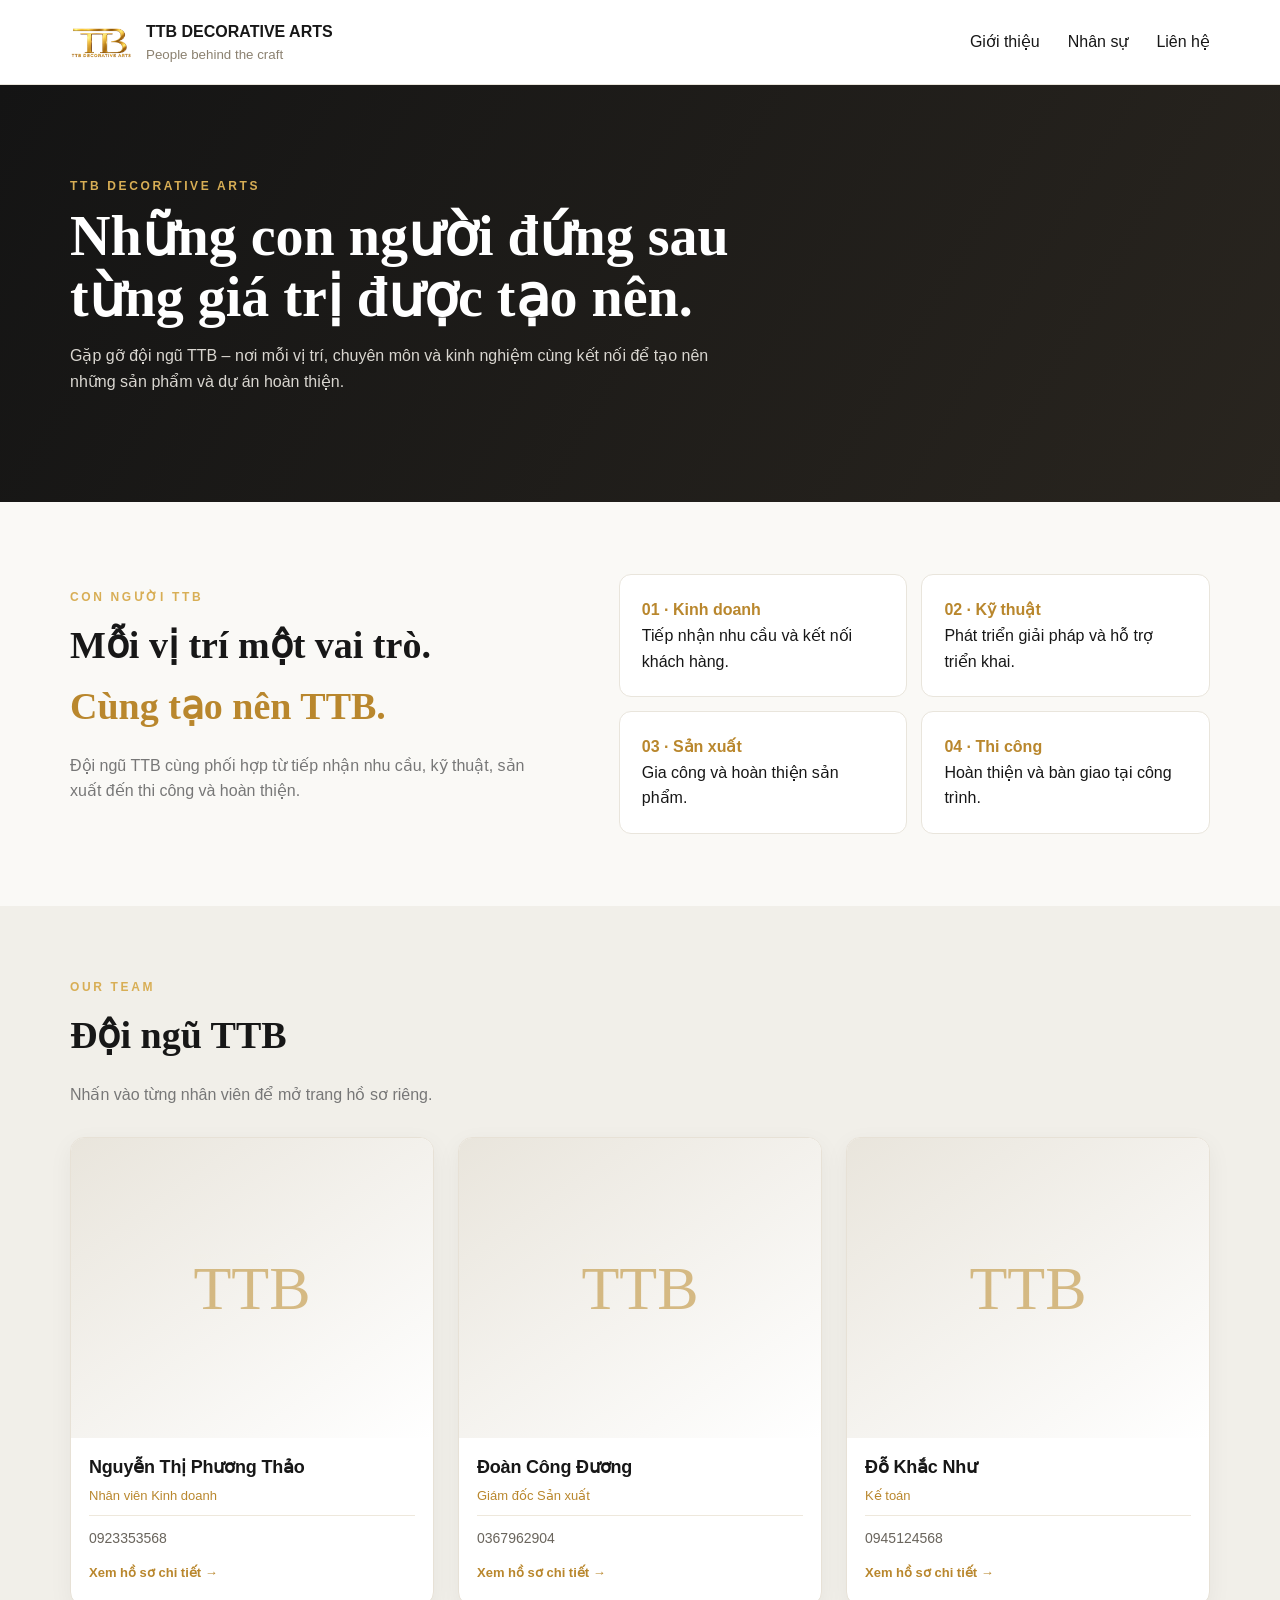
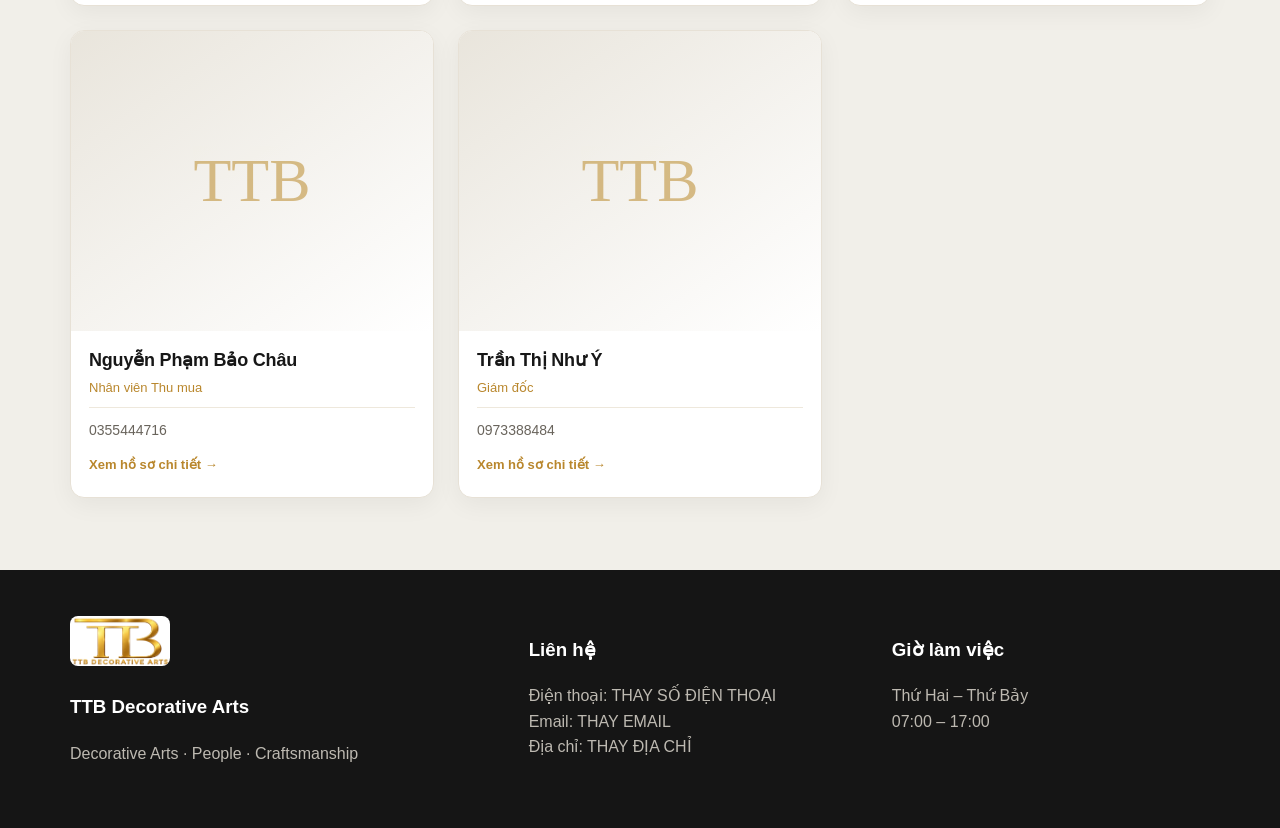
==== commit d66c011f: "Style footer with black TTB logo panel" ====
--- a/index.html
+++ b/index.html
@@ -9,4 +9,4 @@
 <a class="card" href="nhan-vien/nguyen-pham-bao-chau.html"><div class="portrait"></div><div class="card-body"><h3>Nguyễn Phạm Bảo Châu</h3><div class="role">Nhân viên Thu mua</div><div class="meta phone">0355444716</div><span class="more">Xem hồ sơ chi tiết →</span></div></a>
 <a class="card" href="nhan-vien/tran-thi-nhu-y.html"><div class="portrait"></div><div class="card-body"><h3>Trần Thị Như Ý</h3><div class="role">Giám đốc</div><div class="meta phone">0973388484</div><span class="more">Xem hồ sơ chi tiết →</span></div></a>
 </div></div></section>
-<footer id="lien-he"><div class="wrap foot"><div><img src="images/logo-ttb.png" alt="TTB"><h3>TTB Decorative Arts</h3><p>Decorative Arts · People · Craftsmanship</p></div><div><h3>Liên hệ</h3><p>Điện thoại: THAY SỐ ĐIỆN THOẠI<br>Email: THAY EMAIL<br>Địa chỉ: THAY ĐỊA CHỈ</p></div><div><h3>Giờ làm việc</h3><p>Thứ Hai – Thứ Bảy<br>07:00 – 17:00</p></div></div></footer></body></html>+<footer id="lien-he"><div class="wrap foot"><div><div class="footer-logo"><img src="images/logo-ttb.png" alt="TTB Decorative Arts"></div><h3>TTB Decorative Arts</h3><p>Decorative Arts · People · Craftsmanship</p></div><div><h3>Liên hệ</h3><p>Điện thoại: THAY SỐ ĐIỆN THOẠI<br>Email: THAY EMAIL<br>Địa chỉ: THAY ĐỊA CHỈ</p></div><div><h3>Giờ làm việc</h3><p>Thứ Hai – Thứ Bảy<br>07:00 – 17:00</p></div></div></footer></body></html>
--- a/css/style.css
+++ b/css/style.css
@@ -1 +1,9 @@
-:root{--gold:#b9872d;--gold2:#d8ae55;--ink:#171717;--muted:#777;--line:#e9e5dc;--paper:#faf9f6}*{box-sizing:border-box}html{scroll-behavior:smooth}body{margin:0;font-family:Arial,sans-serif;color:var(--ink);background:var(--paper);line-height:1.6}a{text-decoration:none;color:inherit}.wrap{width:min(1140px,92%);margin:auto}header{background:#fff;border-bottom:1px solid var(--line);position:sticky;top:0;z-index:20}.head{height:84px;display:flex;align-items:center;justify-content:space-between}.brand{display:flex;align-items:center;gap:14px}.brand img{width:62px;height:62px;object-fit:contain}.brand strong,.brand small{display:block}.brand small{color:#8b8170}.nav{display:flex;gap:28px}.nav a:hover{color:var(--gold)}.hero{background:linear-gradient(120deg,#141414,#29251f);color:#fff;padding:92px 0}.eyebrow{color:var(--gold2);font-size:12px;letter-spacing:.22em;font-weight:800}.hero h1,.section h2,.panel h1{font-family:Georgia,serif}.hero h1{font-size:56px;line-height:1.08;max-width:760px;margin:10px 0 16px}.hero p{max-width:680px;color:#d9d6d0}.section{padding:72px 0}.intro{display:grid;grid-template-columns:.9fr 1.1fr;gap:65px;align-items:center}.section h2{font-size:38px;margin:8px 0}.intro h2 span,.role,.more,.back{color:var(--gold)}.muted{color:var(--muted)}.values{display:grid;grid-template-columns:1fr 1fr;gap:14px}.value{background:#fff;border:1px solid var(--line);padding:22px;border-radius:12px}.value b{color:var(--gold);display:block}.team{background:#f1efe9}.cards{display:grid;grid-template-columns:repeat(3,1fr);gap:24px;margin-top:30px}.card{background:#fff;border:1px solid #e7e1d6;border-radius:14px;overflow:hidden;box-shadow:0 7px 24px #0000000d;transition:.25s}.card:hover{transform:translateY(-6px)}.portrait,.profile-photo{background:linear-gradient(145deg,#e9e5dc,#fff);display:grid;place-items:center}.portrait{height:300px}.portrait:before,.profile-photo:before{content:'TTB';font-family:Georgia,serif;color:#c49b4a;opacity:.65}.portrait:before{font-size:62px}.card-body{padding:20px}.card h3{font-family:Georgia,serif;font-size:22px;margin:0}.role{font-weight:700}.meta{border-top:1px solid #eee8dc;padding-top:12px;color:#69645c;font-size:13px}.more{display:inline-block;margin-top:14px;font-weight:800}.profile{padding:58px 0 80px}.back{display:inline-block;font-weight:800;margin-bottom:24px}.profile-grid{display:grid;grid-template-columns:410px 1fr;gap:55px}.profile-photo{height:510px;border:1px solid var(--line);border-radius:16px}.profile-photo:before{font-size:100px}.panel{background:#fff;border:1px solid var(--line);border-radius:16px;padding:36px}.panel h1{font-size:42px;margin:6px 0}.info-row{display:grid;grid-template-columns:145px 1fr;padding:13px 0;border-bottom:1px solid #eee9df}.bio{margin-top:28px;color:#68635c}footer{background:#151515;color:#bdb9b1;padding:46px 0}.foot{display:grid;grid-template-columns:1.3fr 1fr 1fr;gap:45px}.foot img{width:100px;background:#fff;border-radius:8px}.foot h3{color:#fff}@media(max-width:800px){.nav{display:none}.hero h1{font-size:40px}.intro,.profile-grid,.foot{grid-template-columns:1fr}.cards{grid-template-columns:1fr 1fr}}@media(max-width:540px){.cards,.values{grid-template-columns:1fr}}+:root{--gold:#b9872d;--gold2:#d8ae55;--ink:#171717;--muted:#777;--line:#e9e5dc;--paper:#faf9f6}*{box-sizing:border-box}html{scroll-behavior:smooth}body{margin:0;font-family:Arial,sans-serif;color:var(--ink);background:var(--paper);line-height:1.6}a{text-decoration:none;color:inherit}.wrap{width:min(1140px,92%);margin:auto}header{background:#fff;border-bottom:1px solid var(--line);position:sticky;top:0;z-index:20}.head{height:84px;display:flex;align-items:center;justify-content:space-between}.brand{display:flex;align-items:center;gap:14px}.brand img{width:62px;height:62px;object-fit:contain}.brand strong,.brand small{display:block}.brand small{color:#8b8170}.nav{display:flex;gap:28px}.nav a:hover{color:var(--gold)}.hero{background:linear-gradient(120deg,#141414,#29251f);color:#fff;padding:92px 0}.eyebrow{color:var(--gold2);font-size:12px;letter-spacing:.22em;font-weight:800}.hero h1,.section h2,.panel h1{font-family:Georgia,serif}.hero h1{font-size:56px;line-height:1.08;max-width:760px;margin:10px 0 16px}.hero p{max-width:680px;color:#d9d6d0}.section{padding:72px 0}.intro{display:grid;grid-template-columns:.9fr 1.1fr;gap:65px;align-items:center}.section h2{font-size:38px;margin:8px 0}.intro h2 span,.role,.more,.back{color:var(--gold)}.muted{color:var(--muted)}.values{display:grid;grid-template-columns:1fr 1fr;gap:14px}.value{background:#fff;border:1px solid var(--line);padding:22px;border-radius:12px}.value b{color:var(--gold);display:block}.team{background:#f1efe9}.cards{display:grid;grid-template-columns:repeat(3,1fr);gap:24px;margin-top:30px}.card{background:#fff;border:1px solid #e7e1d6;border-radius:14px;overflow:hidden;box-shadow:0 7px 24px #0000000d;transition:.25s}.card:hover{transform:translateY(-6px)}.portrait,.profile-photo{background:linear-gradient(145deg,#e9e5dc,#fff);display:grid;place-items:center}.portrait{height:300px}.portrait:before,.profile-photo:before{content:'TTB';font-family:Georgia,serif;color:#c49b4a;opacity:.65}.portrait:before{font-size:62px}.card-body{padding:20px}.card h3{font-family:Georgia,serif;font-size:22px;margin:0}.role{font-weight:700}.meta{border-top:1px solid #eee8dc;padding-top:12px;color:#69645c;font-size:13px}.more{display:inline-block;margin-top:14px;font-weight:800}.profile{padding:58px 0 80px}.back{display:inline-block;font-weight:800;margin-bottom:24px}.profile-grid{display:grid;grid-template-columns:410px 1fr;gap:55px}.profile-photo{height:510px;border:1px solid var(--line);border-radius:16px}.profile-photo:before{font-size:100px}.panel{background:#fff;border:1px solid var(--line);border-radius:16px;padding:36px}.panel h1{font-size:42px;margin:6px 0}.info-row{display:grid;grid-template-columns:145px 1fr;padding:13px 0;border-bottom:1px solid #eee9df}.bio{margin-top:28px;color:#68635c}footer{background:#151515;color:#bdb9b1;padding:46px 0}.foot{display:grid;grid-template-columns:1.3fr 1fr 1fr;gap:45px}.foot img{width:100px;background:#fff;border-radius:8px}.foot h3{color:#fff}@media(max-width:800px){.nav{display:none}.hero h1{font-size:40px}.intro,.profile-grid,.foot{grid-template-columns:1fr}.cards{grid-template-columns:1fr 1fr}}@media(max-width:540px){.cards,.values{grid-template-columns:1fr}}
+/* Refined staff-card typography */
+body{font-family:Inter,-apple-system,BlinkMacSystemFont,"Segoe UI",Roboto,Arial,sans-serif}
+.card-body{padding:18px 18px 20px}
+.card-body h3{font-family:Inter,-apple-system,BlinkMacSystemFont,"Segoe UI",Roboto,Arial,sans-serif;font-size:18px;line-height:1.3;font-weight:650;letter-spacing:-.2px;margin:0 0 7px}
+.card .role{font-size:13px;line-height:1.4;font-weight:500;margin-bottom:10px}
+.card .meta{font-size:14px;line-height:1.5}
+.card .meta.phone{font-weight:500}
+.card .more{font-size:13px;margin-top:14px}
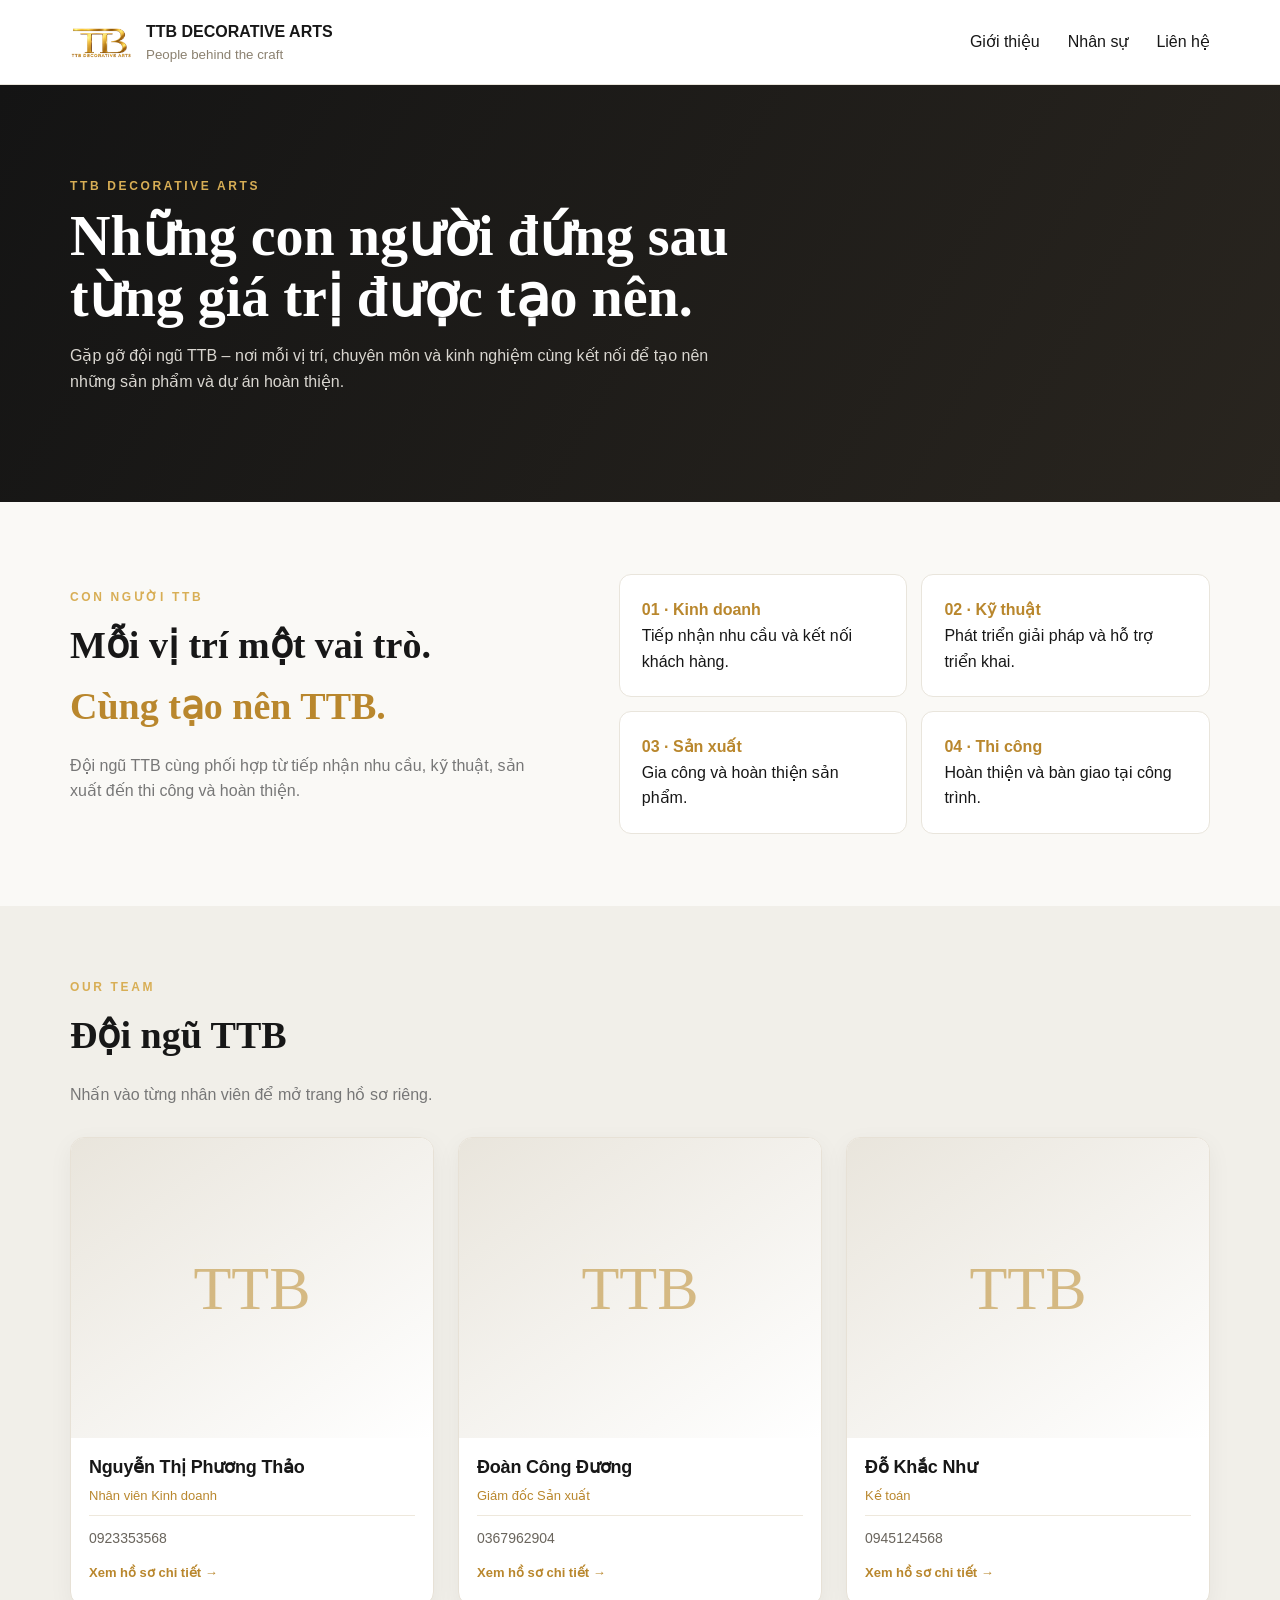
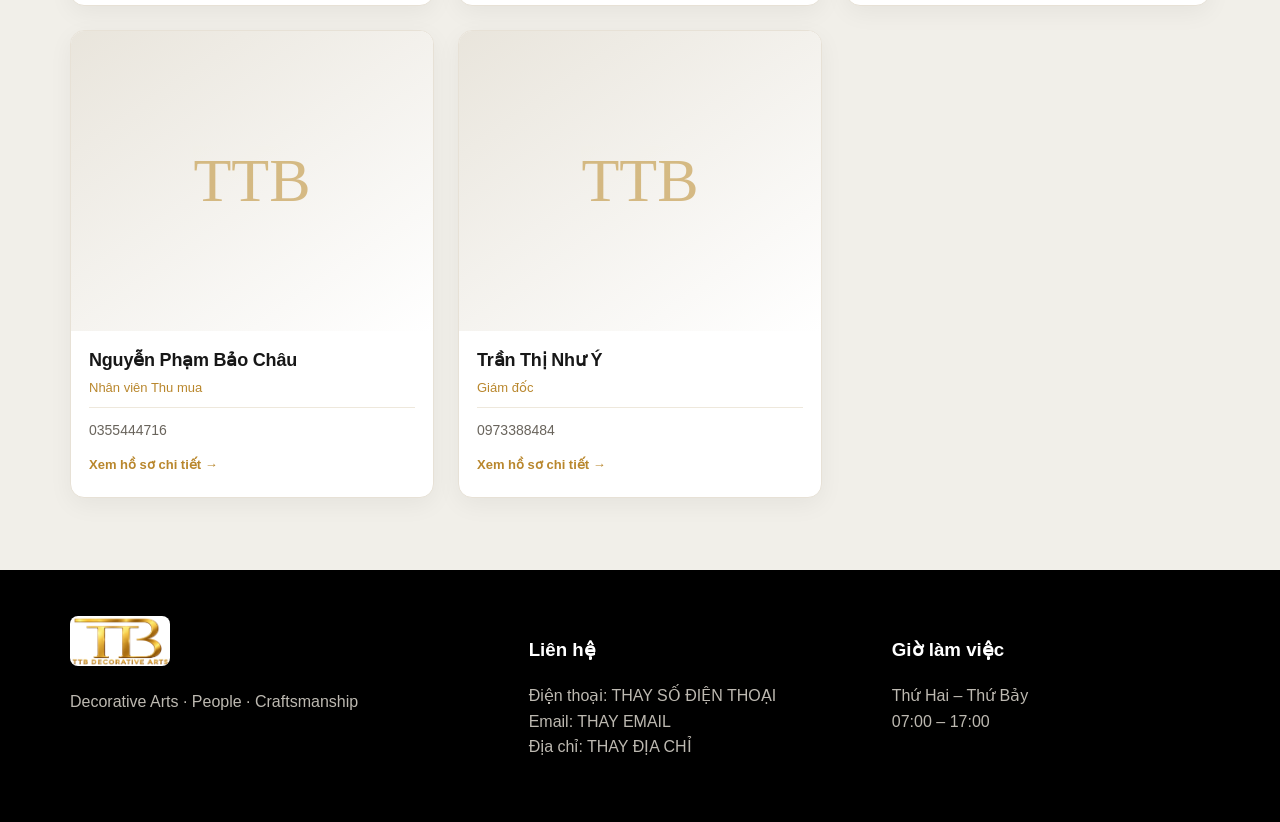
==== commit 51c79a97: "Replace old footer logo block with clean logo" ====
--- a/index.html
+++ b/index.html
@@ -9,4 +9,4 @@
 <a class="card" href="nhan-vien/nguyen-pham-bao-chau.html"><div class="portrait"></div><div class="card-body"><h3>Nguyễn Phạm Bảo Châu</h3><div class="role">Nhân viên Thu mua</div><div class="meta phone">0355444716</div><span class="more">Xem hồ sơ chi tiết →</span></div></a>
 <a class="card" href="nhan-vien/tran-thi-nhu-y.html"><div class="portrait"></div><div class="card-body"><h3>Trần Thị Như Ý</h3><div class="role">Giám đốc</div><div class="meta phone">0973388484</div><span class="more">Xem hồ sơ chi tiết →</span></div></a>
 </div></div></section>
-<footer id="lien-he"><div class="wrap foot"><div><div class="footer-logo"><img src="images/logo-ttb.png" alt="TTB Decorative Arts"></div><h3>TTB Decorative Arts</h3><p>Decorative Arts · People · Craftsmanship</p></div><div><h3>Liên hệ</h3><p>Điện thoại: THAY SỐ ĐIỆN THOẠI<br>Email: THAY EMAIL<br>Địa chỉ: THAY ĐỊA CHỈ</p></div><div><h3>Giờ làm việc</h3><p>Thứ Hai – Thứ Bảy<br>07:00 – 17:00</p></div></div></footer></body></html>+<footer id="lien-he"><div class="wrap foot"><div><img class="footer-logo-clean" src="images/logo-ttb.png" alt="TTB Decorative Arts"><p>Decorative Arts · People · Craftsmanship</p></div><div><h3>Liên hệ</h3><p>Điện thoại: THAY SỐ ĐIỆN THOẠI<br>Email: THAY EMAIL<br>Địa chỉ: THAY ĐỊA CHỈ</p></div><div><h3>Giờ làm việc</h3><p>Thứ Hai – Thứ Bảy<br>07:00 – 17:00</p></div></div></footer></body></html>
--- a/css/style.css
+++ b/css/style.css
@@ -7,3 +7,8 @@
 .card .meta{font-size:14px;line-height:1.5}
 .card .meta.phone{font-weight:500}
 .card .more{font-size:13px;margin-top:14px}
+
+/* Footer logo presentation */
+footer{background:#000}
+.footer-logo{width:250px;max-width:100%;padding:0;background:#000;border:0;border-radius:0;margin-bottom:16px;box-shadow:none}
+.foot .footer-logo img{display:block;width:100%;height:auto;object-fit:contain;background:#000;border:0;border-radius:0;box-shadow:none}
